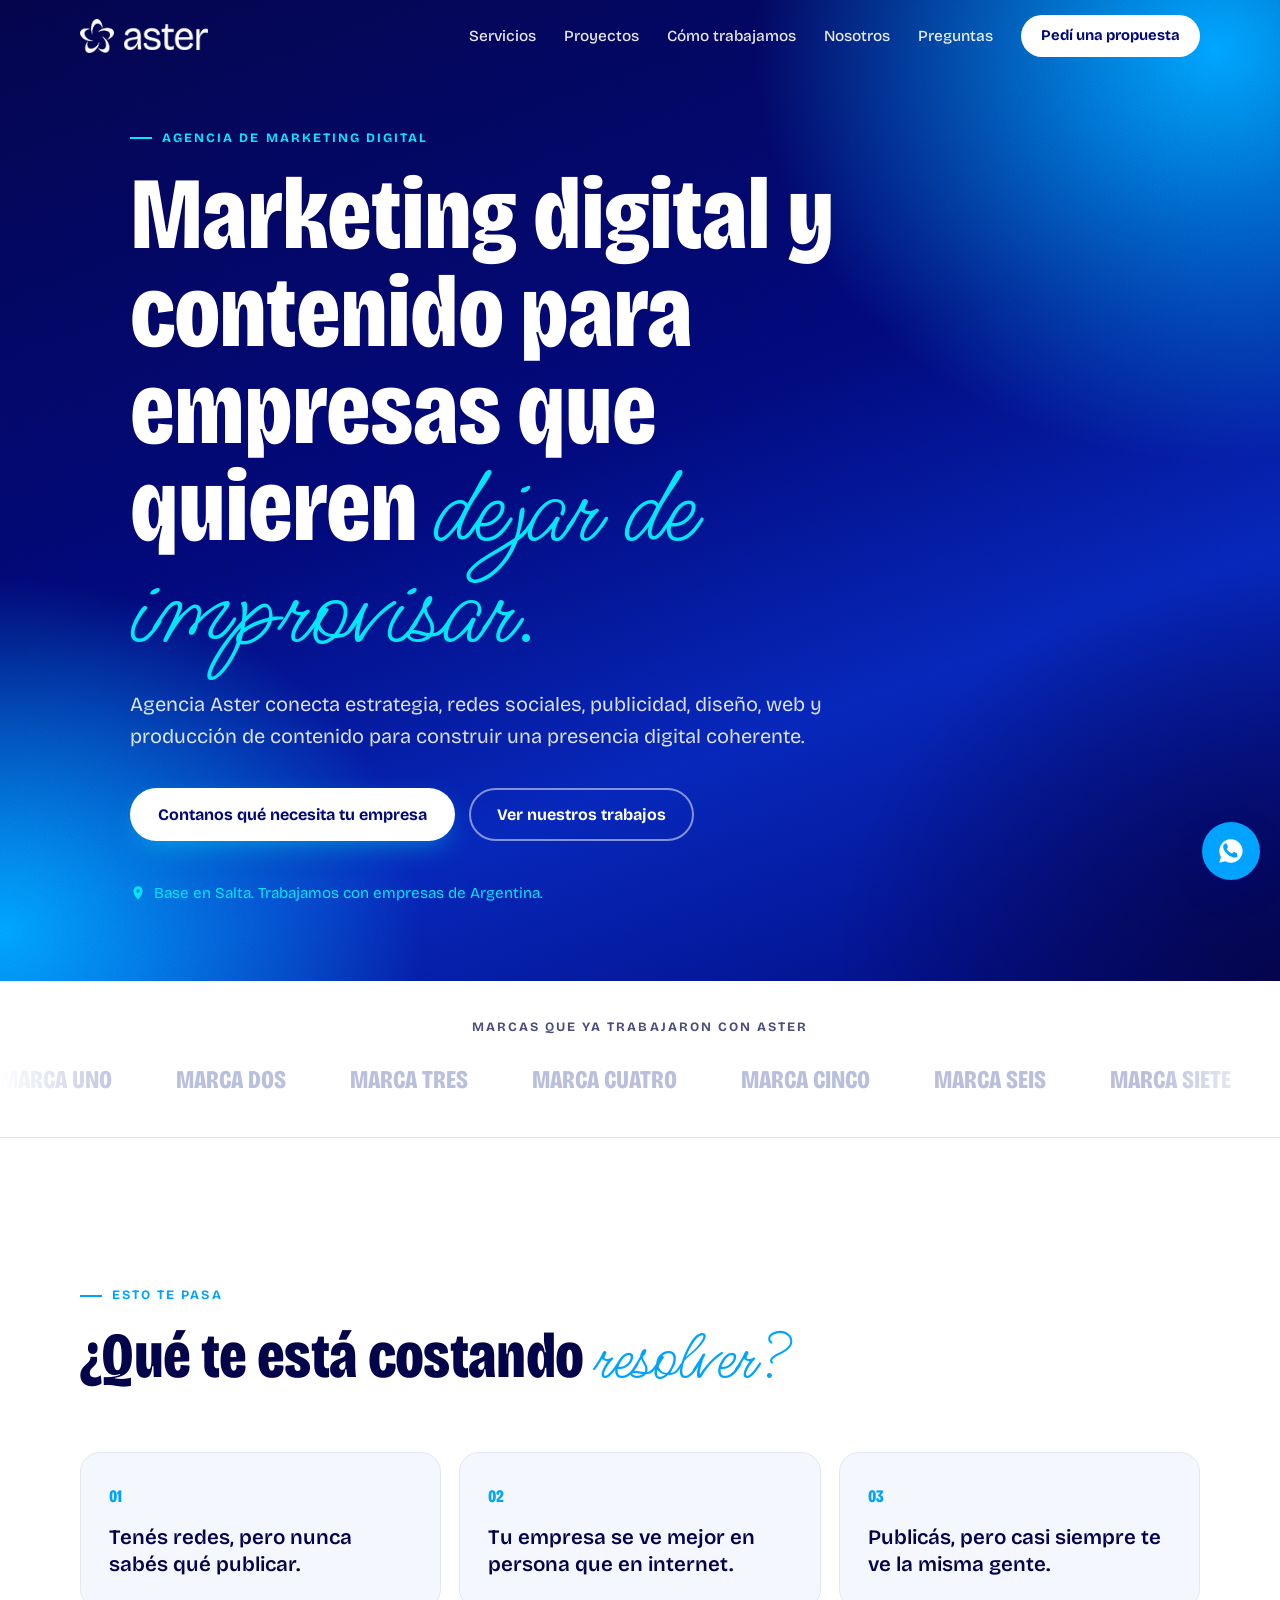
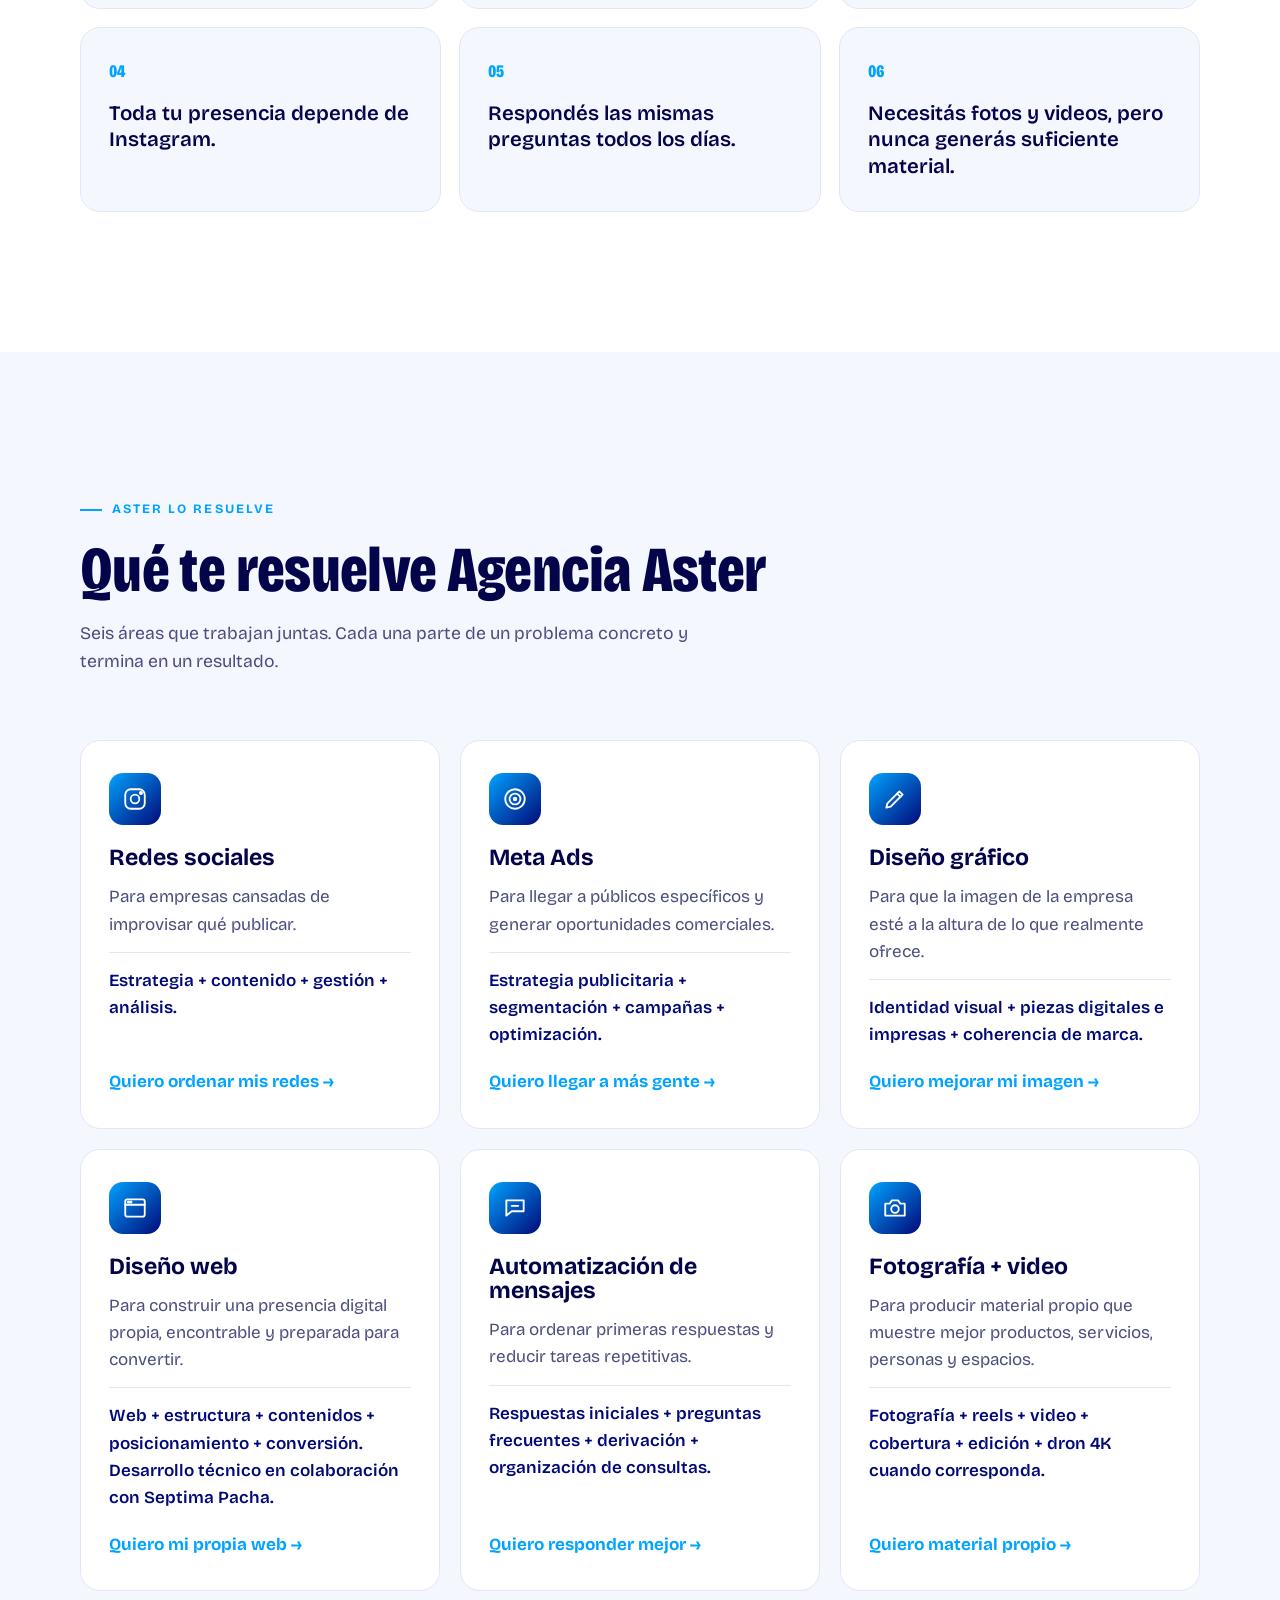
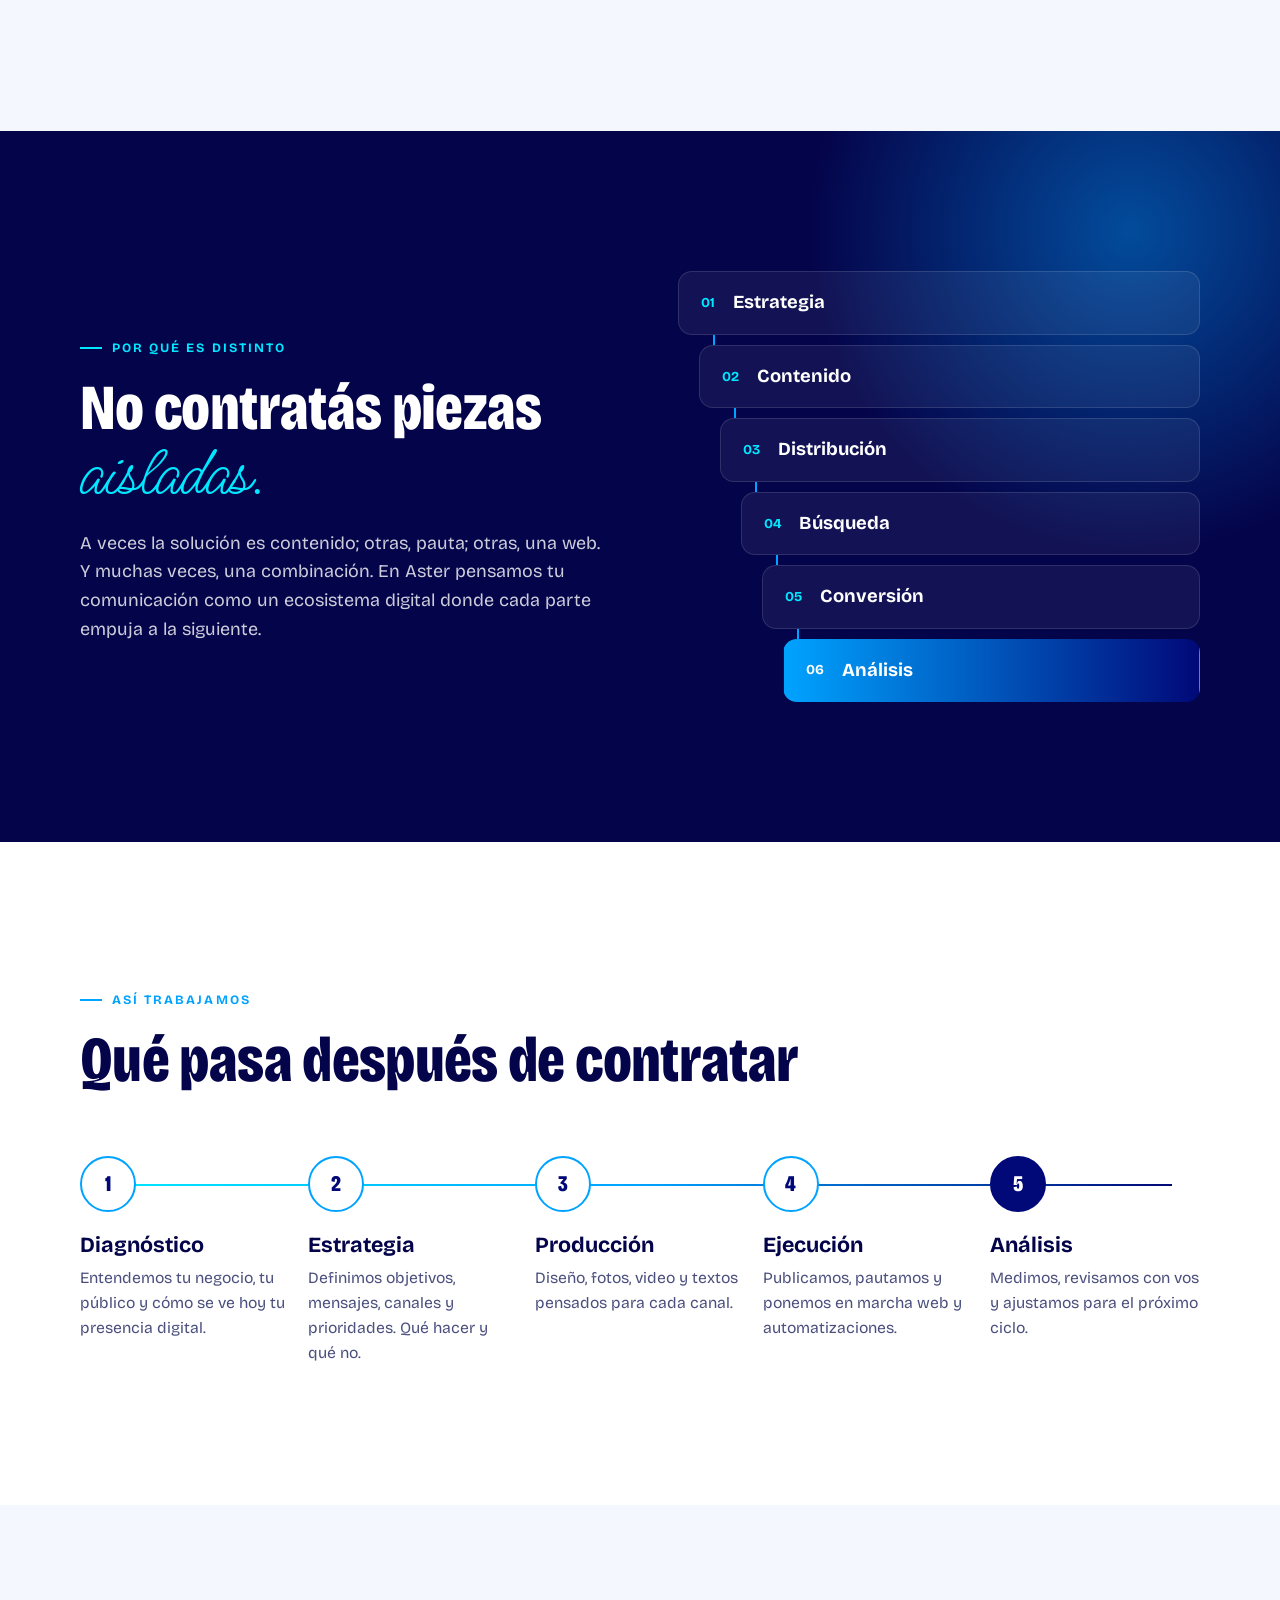
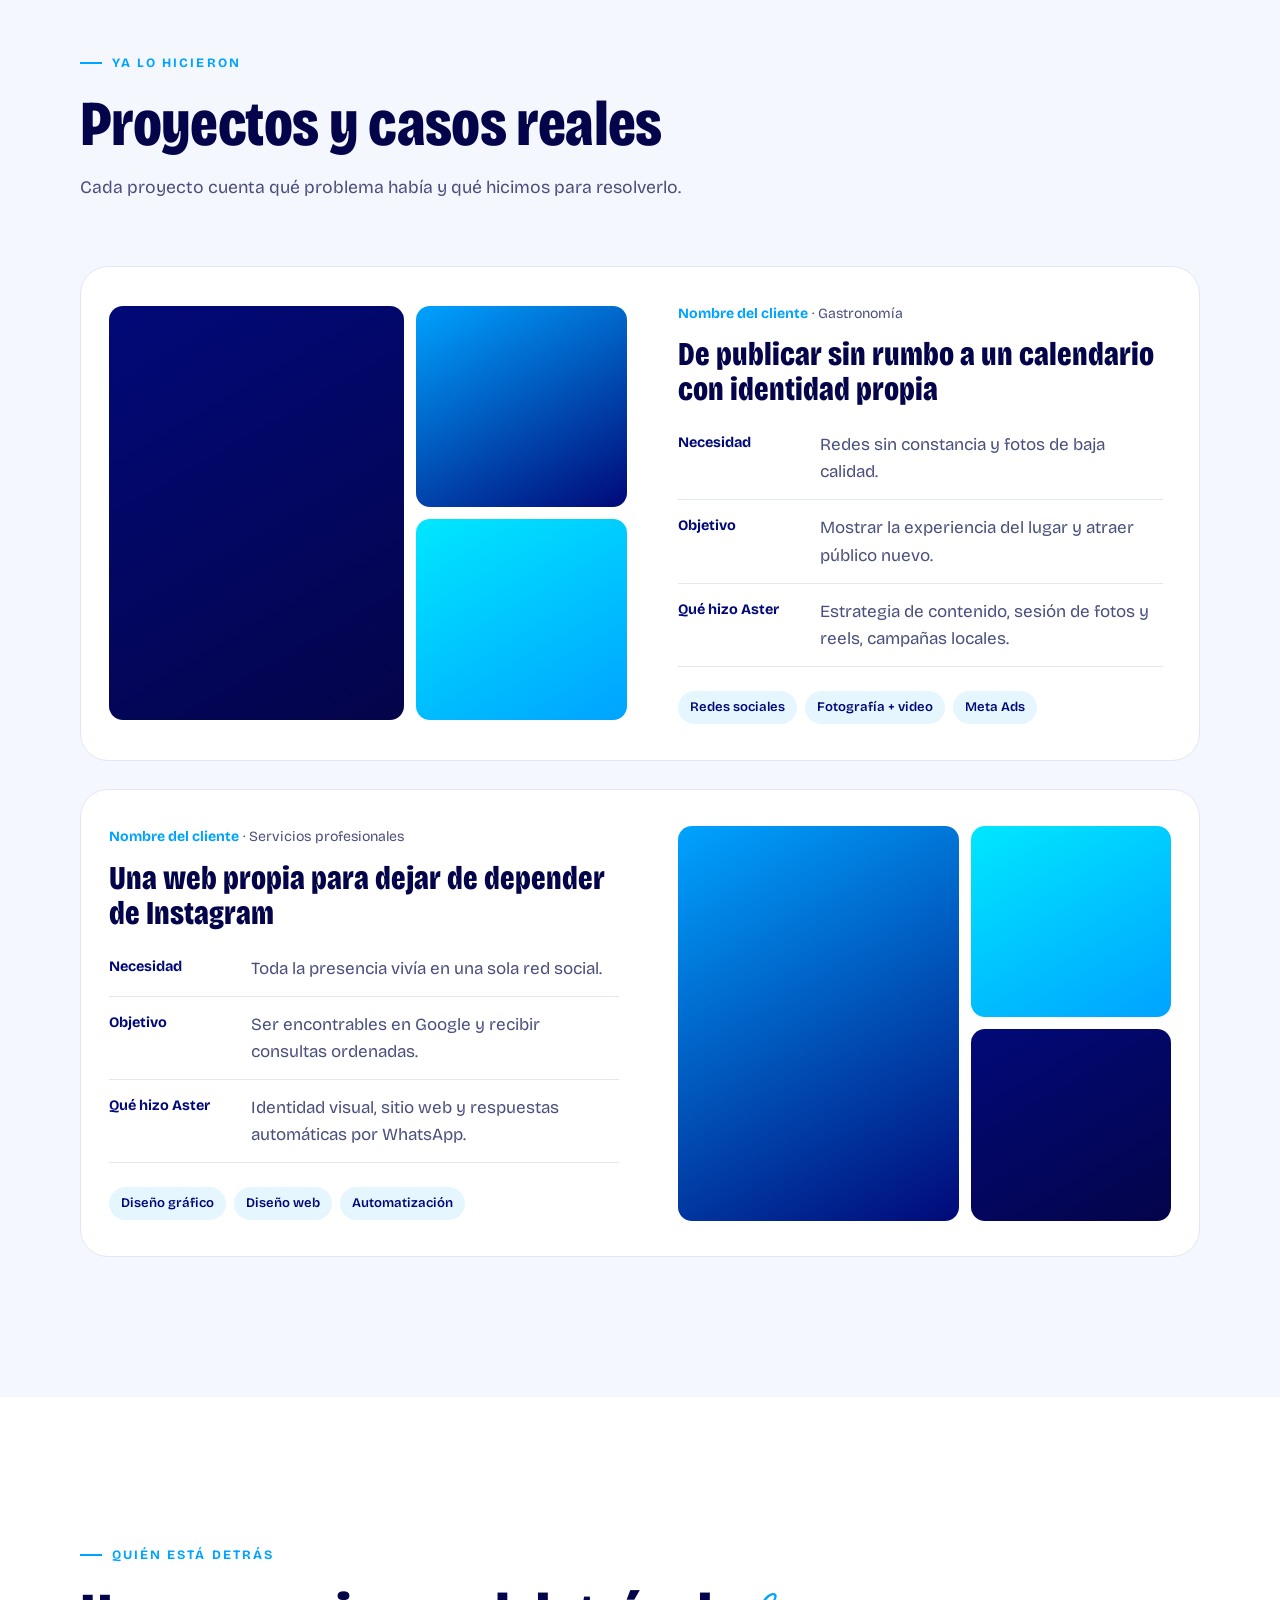
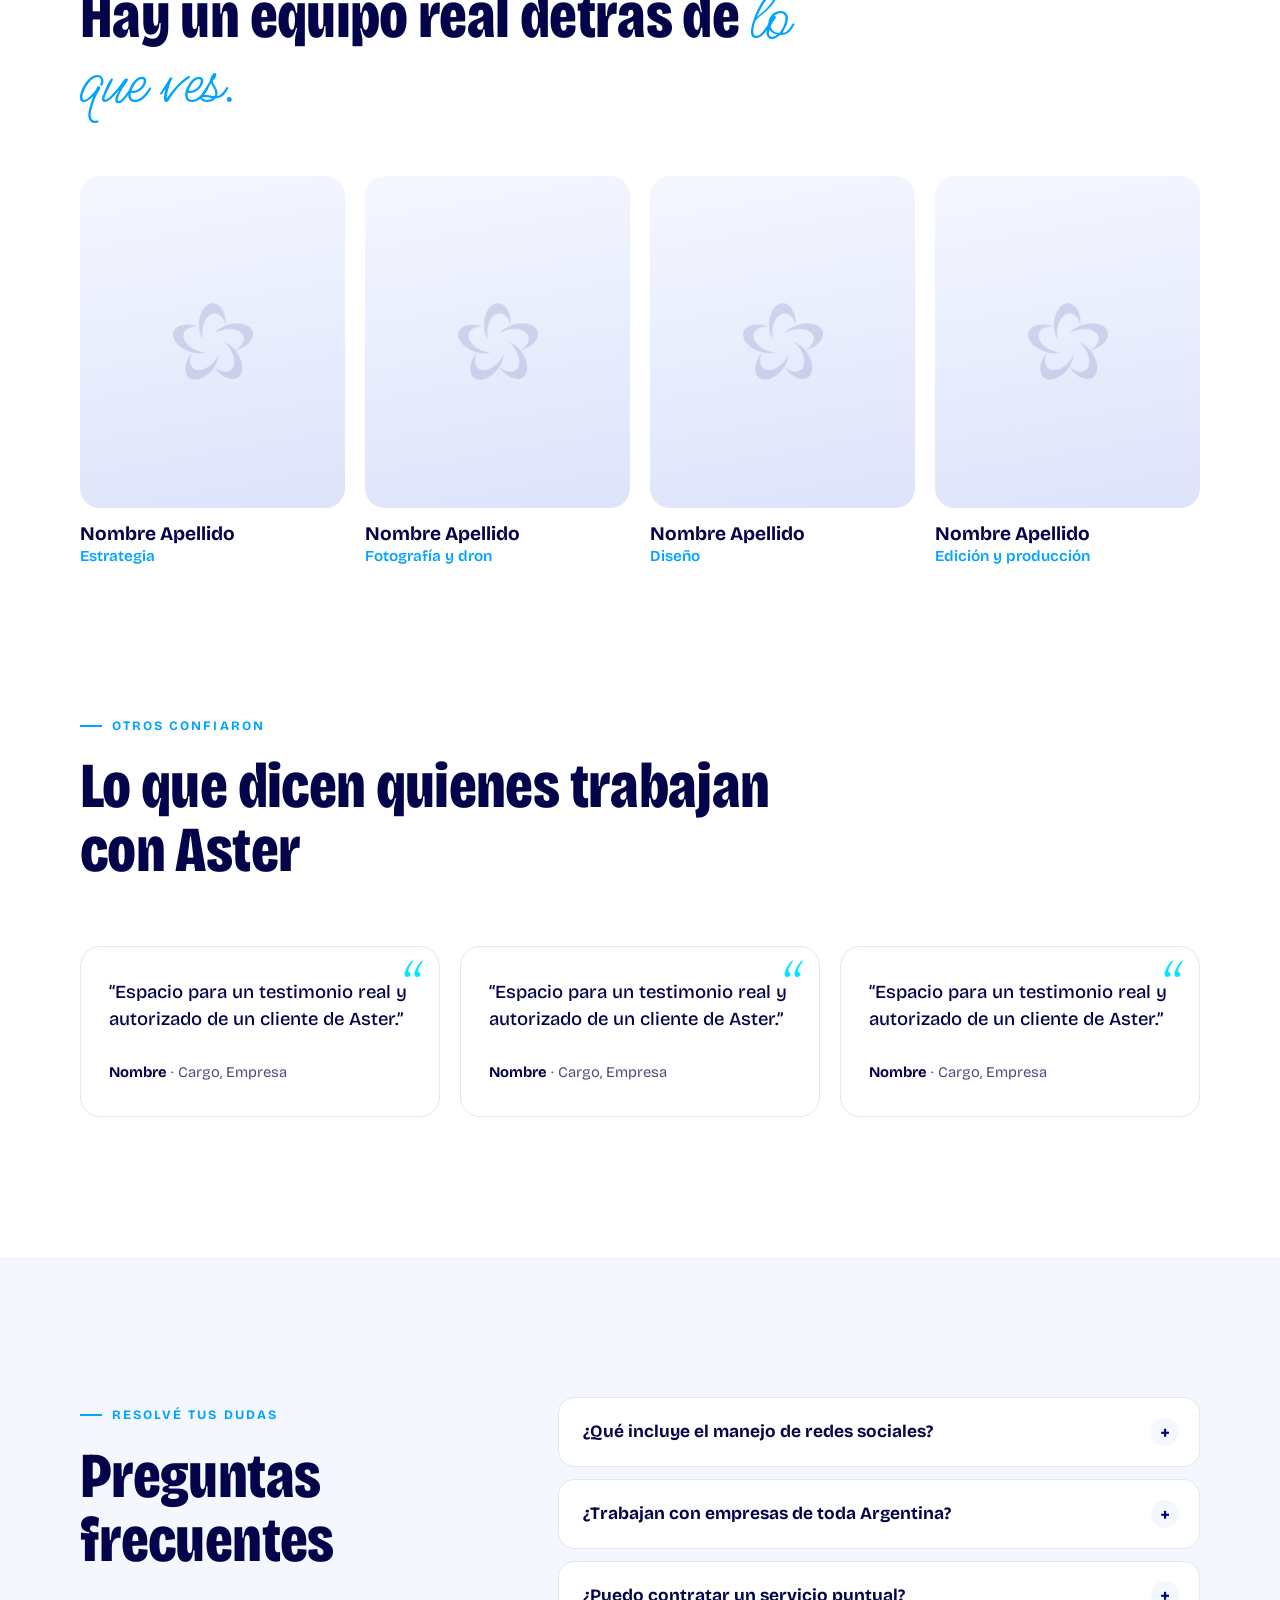
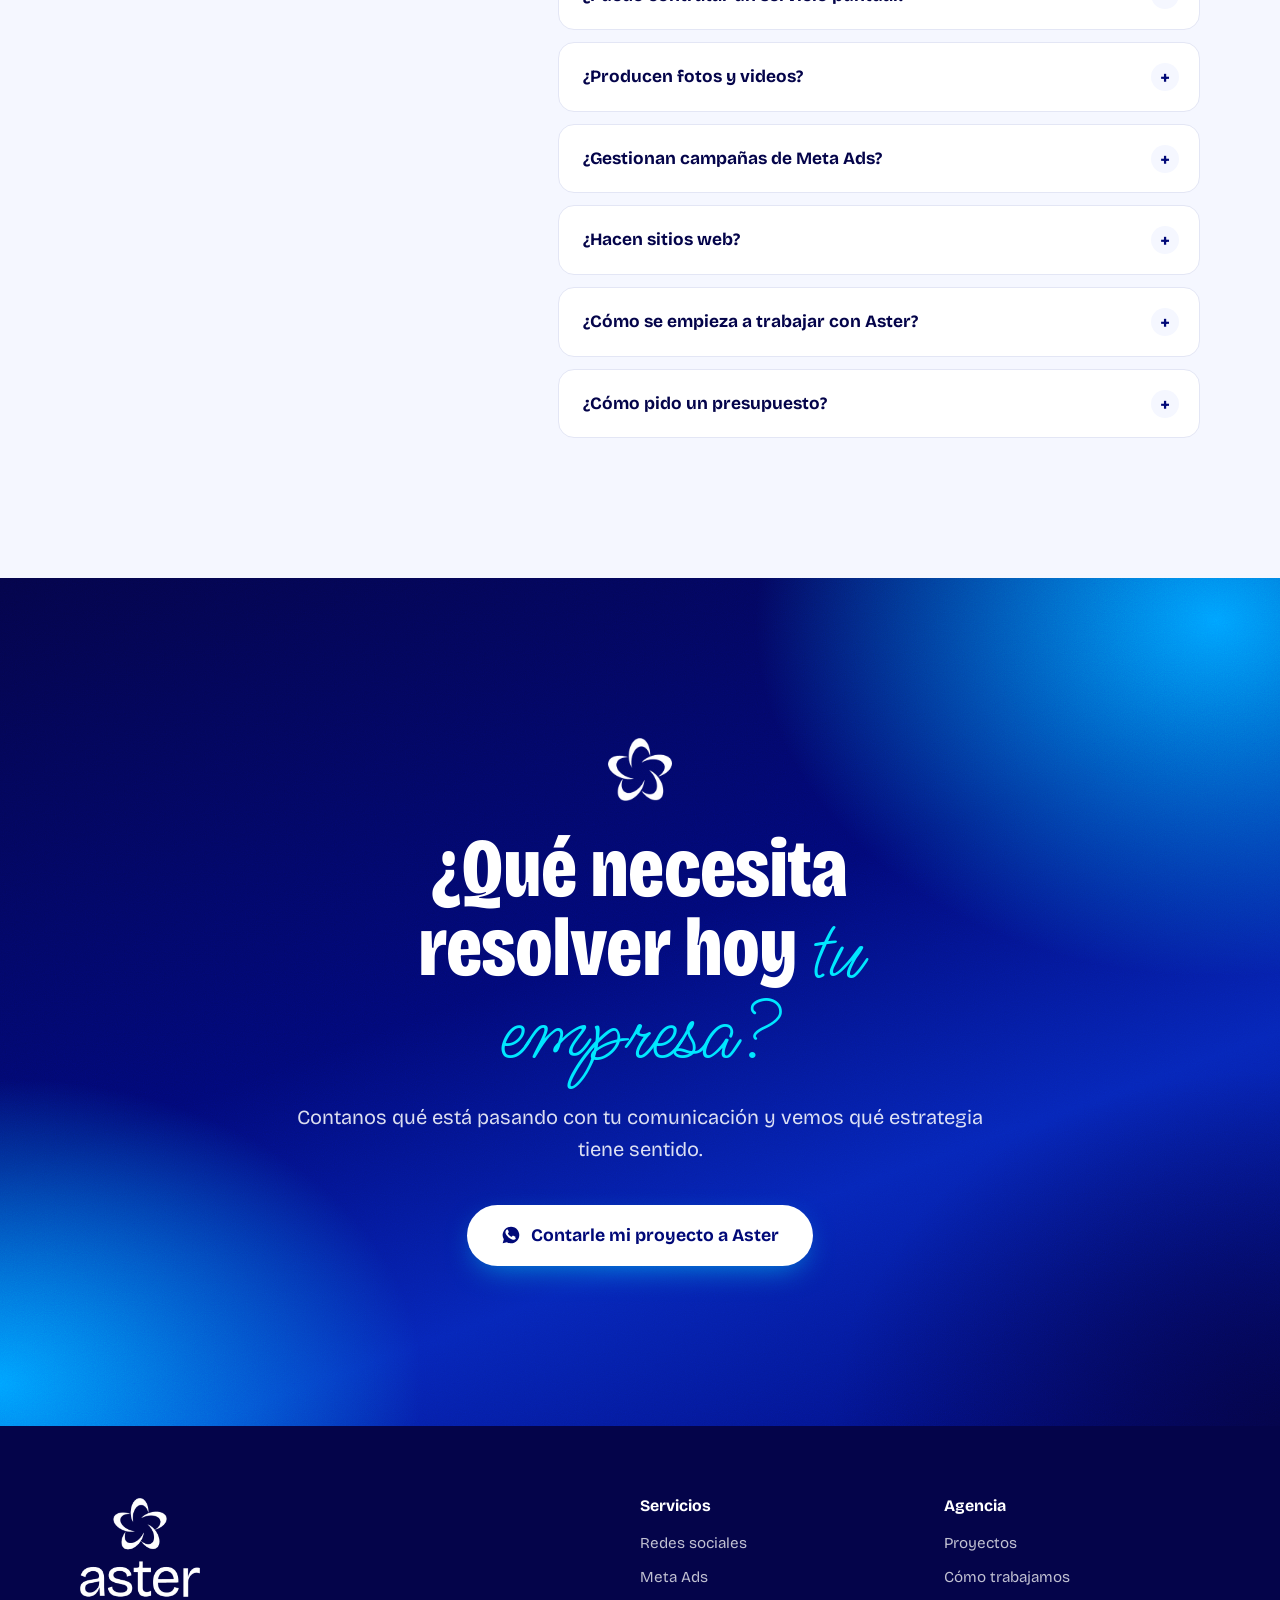
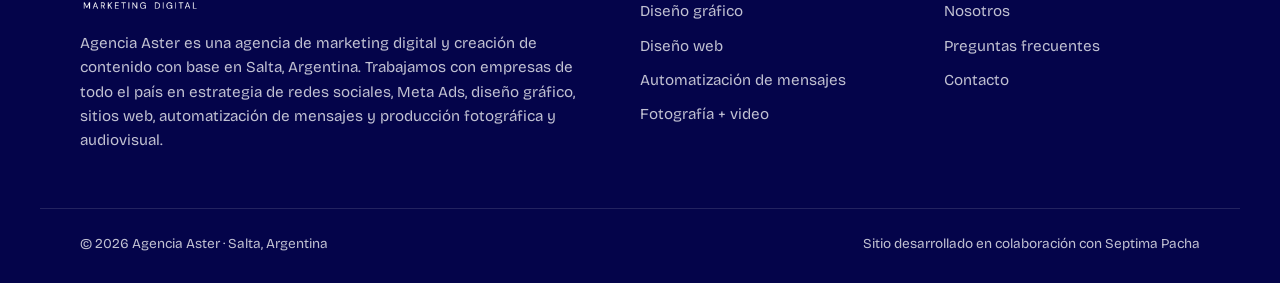
==== index.html @ 89ea139e "Crear web one page de Agencia Aster Co-Authored-By: Claude Opus 5.5 <noreply@anthropic.com> Claude-S" ====
<!doctype html>
<html lang="es-AR">
<head>
  <meta charset="utf-8">
  <meta name="viewport" content="width=device-width, initial-scale=1">
  <title>Agencia Aster | Marketing digital y contenido en Salta, Argentina</title>
  <meta name="description" content="Agencia Aster conecta estrategia, redes sociales, Meta Ads, diseño, web, automatización y producción de fotos y video para construir una presencia digital coherente. Base en Salta, trabajamos con empresas de toda Argentina.">
  <meta name="theme-color" content="#04044A">
  <link rel="icon" type="image/png" href="assets/isotipo.png">

  <meta property="og:type" content="website">
  <meta property="og:title" content="Agencia Aster | Marketing digital y contenido">
  <meta property="og:description" content="Marketing digital y contenido para empresas que quieren dejar de improvisar. Base en Salta, Argentina.">
  <meta property="og:image" content="assets/logo-aster.png">
  <meta property="og:locale" content="es_AR">

  <link rel="preconnect" href="https://fonts.googleapis.com">
  <link rel="preconnect" href="https://fonts.gstatic.com" crossorigin>
  <link href="https://fonts.googleapis.com/css2?family=Bricolage+Grotesque:opsz,wdth,wght@12..96,75..100,300..800&family=Ms+Madi&display=swap" rel="stylesheet">
  <link rel="stylesheet" href="styles.css">

  <!-- Datos estructurados (SEO / AEO / GEO) -->
  <script type="application/ld+json">
  {
    "@context": "https://schema.org",
    "@type": "ProfessionalService",
    "name": "Agencia Aster",
    "description": "Agencia de marketing digital y creación de contenido con base en Salta, Argentina. Estrategia de redes sociales, Meta Ads, diseño gráfico, sitios web, automatización de mensajes y producción fotográfica y audiovisual.",
    "address": { "@type": "PostalAddress", "addressLocality": "Salta", "addressRegion": "Salta", "addressCountry": "AR" },
    "areaServed": { "@type": "Country", "name": "Argentina" },
    "knowsAbout": ["Marketing digital", "Redes sociales", "Meta Ads", "Diseño gráfico", "Diseño web", "Automatización de mensajes", "Fotografía", "Video", "Dron 4K"]
  }
  </script>
</head>
<body>
  <a class="skip" href="#contenido">Saltar al contenido</a>

  <!-- 1. HEADER -->
  <header class="header" id="top">
    <div class="container header__inner">
      <a href="#top" class="brand" aria-label="Agencia Aster, inicio">
        <img src="assets/isotipo.png" alt="" class="brand__mark brand__mark--dark" width="36" height="35">
        <img src="assets/isotipo-white.png" alt="" class="brand__mark brand__mark--light" width="36" height="35">
        <img src="assets/wordmark.png" alt="Aster" class="brand__word brand__word--dark" width="92" height="27">
        <img src="assets/wordmark-white.png" alt="Aster" class="brand__word brand__word--light" width="92" height="27">
      </a>

      <nav class="nav" id="nav" aria-label="Principal">
        <a href="#servicios">Servicios</a>
        <a href="#proyectos">Proyectos</a>
        <a href="#como-trabajamos">Cómo trabajamos</a>
        <a href="#nosotros">Nosotros</a>
        <a href="#preguntas">Preguntas</a>
        <a href="#contacto" class="btn btn--primary btn--sm nav__cta">Pedí una propuesta</a>
      </nav>

      <button class="menu-toggle" aria-expanded="false" aria-controls="nav" aria-label="Abrir menú">
        <span></span><span></span>
      </button>
    </div>
  </header>

  <main id="contenido">

    <!-- 2. HERO -->
    <section class="hero" aria-labelledby="hero-title">
      <div class="hero__bg" aria-hidden="true"></div>
      <div class="container hero__inner">
        <p class="eyebrow eyebrow--light">Agencia de marketing digital</p>
        <h1 id="hero-title" class="display">
          Marketing digital y contenido para empresas que quieren
          <span class="script">dejar de improvisar.</span>
        </h1>
        <p class="hero__lead">
          Agencia Aster conecta estrategia, redes sociales, publicidad, diseño, web y producción de contenido
          para construir una presencia digital coherente.
        </p>
        <div class="hero__actions">
          <a href="#contacto" class="btn btn--light">Contanos qué necesita tu empresa</a>
          <a href="#proyectos" class="btn btn--ghost">Ver nuestros trabajos</a>
        </div>
        <p class="hero__geo">
          <svg width="16" height="16" viewBox="0 0 24 24" aria-hidden="true"><path fill="currentColor" d="M12 2a7 7 0 0 0-7 7c0 5.2 7 13 7 13s7-7.8 7-13a7 7 0 0 0-7-7Zm0 9.5A2.5 2.5 0 1 1 12 6.5a2.5 2.5 0 0 1 0 5Z"/></svg>
          Base en Salta. Trabajamos con empresas de Argentina.
        </p>
      </div>
    </section>

    <!-- 3. PRUEBA RÁPIDA DE CONFIANZA -->
    <section class="trust" aria-label="Marcas que confiaron en Aster">
      <div class="container">
        <p class="trust__label">Marcas que ya trabajaron con Aster</p>
      </div>
      <div class="marquee">
        <!-- Reemplazar por logos reales (img con alt = nombre de la marca) -->
        <ul class="marquee__track">
          <li>Marca uno</li><li>Marca dos</li><li>Marca tres</li><li>Marca cuatro</li>
          <li>Marca cinco</li><li>Marca seis</li><li>Marca siete</li><li>Marca ocho</li>
        </ul>
        <ul class="marquee__track" aria-hidden="true">
          <li>Marca uno</li><li>Marca dos</li><li>Marca tres</li><li>Marca cuatro</li>
          <li>Marca cinco</li><li>Marca seis</li><li>Marca siete</li><li>Marca ocho</li>
        </ul>
      </div>
    </section>

    <!-- 4. DOLORES -->
    <section class="section pains" id="dolores" aria-labelledby="pains-title">
      <div class="container">
        <header class="section__head">
          <p class="eyebrow">Esto te pasa</p>
          <h2 id="pains-title" class="h2">¿Qué te está costando <span class="script">resolver?</span></h2>
        </header>
        <ul class="pains__grid">
          <li class="pain reveal"><span class="pain__n">01</span><p>Tenés redes, pero nunca sabés qué publicar.</p></li>
          <li class="pain reveal"><span class="pain__n">02</span><p>Tu empresa se ve mejor en persona que en internet.</p></li>
          <li class="pain reveal"><span class="pain__n">03</span><p>Publicás, pero casi siempre te ve la misma gente.</p></li>
          <li class="pain reveal"><span class="pain__n">04</span><p>Toda tu presencia depende de Instagram.</p></li>
          <li class="pain reveal"><span class="pain__n">05</span><p>Respondés las mismas preguntas todos los días.</p></li>
          <li class="pain reveal"><span class="pain__n">06</span><p>Necesitás fotos y videos, pero nunca generás suficiente material.</p></li>
        </ul>
      </div>
    </section>

    <!-- 5. SERVICIOS -->
    <section class="section services" id="servicios" aria-labelledby="services-title">
      <div class="container">
        <header class="section__head">
          <p class="eyebrow">Aster lo resuelve</p>
          <h2 id="services-title" class="h2">Qué te resuelve Agencia Aster</h2>
          <p class="section__lead">Seis áreas que trabajan juntas. Cada una parte de un problema concreto y termina en un resultado.</p>
        </header>

        <div class="services__grid">
          <article class="service reveal" id="redes-sociales">
            <div class="service__icon" aria-hidden="true">
              <svg viewBox="0 0 24 24"><rect x="3" y="3" width="18" height="18" rx="5"/><circle cx="12" cy="12" r="4"/><circle cx="17.5" cy="6.5" r="1" fill="currentColor"/></svg>
            </div>
            <h3>Redes sociales</h3>
            <p class="service__pain">Para empresas cansadas de improvisar qué publicar.</p>
            <p class="service__offer">Estrategia + contenido + gestión + análisis.</p>
            <a href="#contacto" class="service__link" data-service="Redes sociales">Quiero ordenar mis redes <span aria-hidden="true">→</span></a>
          </article>

          <article class="service reveal" id="meta-ads">
            <div class="service__icon" aria-hidden="true">
              <svg viewBox="0 0 24 24"><circle cx="12" cy="12" r="9"/><circle cx="12" cy="12" r="5"/><circle cx="12" cy="12" r="1.2" fill="currentColor"/></svg>
            </div>
            <h3>Meta Ads</h3>
            <p class="service__pain">Para llegar a públicos específicos y generar oportunidades comerciales.</p>
            <p class="service__offer">Estrategia publicitaria + segmentación + campañas + optimización.</p>
            <a href="#contacto" class="service__link" data-service="Meta Ads">Quiero llegar a más gente <span aria-hidden="true">→</span></a>
          </article>

          <article class="service reveal" id="diseno-grafico">
            <div class="service__icon" aria-hidden="true">
              <svg viewBox="0 0 24 24"><path d="M4 20l4-1 11-11-3-3L5 16l-1 4Z"/><path d="M14 7l3 3"/></svg>
            </div>
            <h3>Diseño gráfico</h3>
            <p class="service__pain">Para que la imagen de la empresa esté a la altura de lo que realmente ofrece.</p>
            <p class="service__offer">Identidad visual + piezas digitales e impresas + coherencia de marca.</p>
            <a href="#contacto" class="service__link" data-service="Diseño gráfico">Quiero mejorar mi imagen <span aria-hidden="true">→</span></a>
          </article>

          <article class="service reveal" id="diseno-web">
            <div class="service__icon" aria-hidden="true">
              <svg viewBox="0 0 24 24"><rect x="3" y="4" width="18" height="16" rx="2"/><path d="M3 9h18"/><circle cx="6" cy="6.5" r=".6" fill="currentColor"/><circle cx="8.2" cy="6.5" r=".6" fill="currentColor"/></svg>
            </div>
            <h3>Diseño web</h3>
            <p class="service__pain">Para construir una presencia digital propia, encontrable y preparada para convertir.</p>
            <p class="service__offer">Web + estructura + contenidos + posicionamiento + conversión. Desarrollo técnico en colaboración con Septima Pacha.</p>
            <a href="#contacto" class="service__link" data-service="Diseño web">Quiero mi propia web <span aria-hidden="true">→</span></a>
          </article>

          <article class="service reveal" id="automatizaciones">
            <div class="service__icon" aria-hidden="true">
              <svg viewBox="0 0 24 24"><path d="M4 5h16v10H9l-5 4V5Z"/><path d="M9 10h6"/></svg>
            </div>
            <h3>Automatización de mensajes</h3>
            <p class="service__pain">Para ordenar primeras respuestas y reducir tareas repetitivas.</p>
            <p class="service__offer">Respuestas iniciales + preguntas frecuentes + derivación + organización de consultas.</p>
            <a href="#contacto" class="service__link" data-service="Automatización de mensajes">Quiero responder mejor <span aria-hidden="true">→</span></a>
          </article>

          <article class="service reveal" id="fotografia-video">
            <div class="service__icon" aria-hidden="true">
              <svg viewBox="0 0 24 24"><path d="M3 8h4l2-3h6l2 3h4v11H3V8Z"/><circle cx="12" cy="13" r="3.5"/></svg>
            </div>
            <h3>Fotografía + video</h3>
            <p class="service__pain">Para producir material propio que muestre mejor productos, servicios, personas y espacios.</p>
            <p class="service__offer">Fotografía + reels + video + cobertura + edición + dron 4K cuando corresponda.</p>
            <a href="#contacto" class="service__link" data-service="Fotografía y video">Quiero material propio <span aria-hidden="true">→</span></a>
          </article>
        </div>
      </div>
    </section>

    <!-- 6. DIFERENCIAL -->
    <section class="section ecosystem" aria-labelledby="eco-title">
      <div class="container ecosystem__inner">
        <div class="ecosystem__copy">
          <p class="eyebrow eyebrow--light">Por qué es distinto</p>
          <h2 id="eco-title" class="h2">No contratás piezas <span class="script">aisladas.</span></h2>
          <p>
            A veces la solución es contenido; otras, pauta; otras, una web. Y muchas veces, una combinación.
            En Aster pensamos tu comunicación como un ecosistema digital donde cada parte empuja a la siguiente.
          </p>
        </div>
        <ol class="flow" aria-label="Ecosistema digital">
          <li><span>Estrategia</span></li>
          <li><span>Contenido</span></li>
          <li><span>Distribución</span></li>
          <li><span>Búsqueda</span></li>
          <li><span>Conversión</span></li>
          <li><span>Análisis</span></li>
        </ol>
      </div>
    </section>

    <!-- 7. CÓMO TRABAJAMOS -->
    <section class="section process" id="como-trabajamos" aria-labelledby="process-title">
      <div class="container">
        <header class="section__head">
          <p class="eyebrow">Así trabajamos</p>
          <h2 id="process-title" class="h2">Qué pasa después de contratar</h2>
        </header>
        <ol class="steps">
          <li class="step reveal">
            <span class="step__n">1</span>
            <h3>Diagnóstico</h3>
            <p>Entendemos tu negocio, tu público y cómo se ve hoy tu presencia digital.</p>
          </li>
          <li class="step reveal">
            <span class="step__n">2</span>
            <h3>Estrategia</h3>
            <p>Definimos objetivos, mensajes, canales y prioridades. Qué hacer y qué no.</p>
          </li>
          <li class="step reveal">
            <span class="step__n">3</span>
            <h3>Producción</h3>
            <p>Diseño, fotos, video y textos pensados para cada canal.</p>
          </li>
          <li class="step reveal">
            <span class="step__n">4</span>
            <h3>Ejecución</h3>
            <p>Publicamos, pautamos y ponemos en marcha web y automatizaciones.</p>
          </li>
          <li class="step reveal">
            <span class="step__n">5</span>
            <h3>Análisis</h3>
            <p>Medimos, revisamos con vos y ajustamos para el próximo ciclo.</p>
          </li>
        </ol>
      </div>
    </section>

    <!-- 8. PROYECTOS -->
    <section class="section projects" id="proyectos" aria-labelledby="projects-title">
      <div class="container">
        <header class="section__head">
          <p class="eyebrow">Ya lo hicieron</p>
          <h2 id="projects-title" class="h2">Proyectos y casos reales</h2>
          <p class="section__lead">Cada proyecto cuenta qué problema había y qué hicimos para resolverlo.</p>
        </header>

        <!-- Cada .case es un módulo listo para convertirse en /proyectos/nombre-cliente/ -->
        <div class="cases">
          <article class="case reveal">
            <div class="case__media" aria-hidden="true">
              <div class="ph ph--a"></div><div class="ph ph--b"></div><div class="ph ph--c"></div>
            </div>
            <div class="case__body">
              <p class="case__meta"><span>Nombre del cliente</span> · Gastronomía</p>
              <h3>De publicar sin rumbo a un calendario con identidad propia</h3>
              <dl class="case__facts">
                <div><dt>Necesidad</dt><dd>Redes sin constancia y fotos de baja calidad.</dd></div>
                <div><dt>Objetivo</dt><dd>Mostrar la experiencia del lugar y atraer público nuevo.</dd></div>
                <div><dt>Qué hizo Aster</dt><dd>Estrategia de contenido, sesión de fotos y reels, campañas locales.</dd></div>
              </dl>
              <ul class="tags"><li>Redes sociales</li><li>Fotografía + video</li><li>Meta Ads</li></ul>
            </div>
          </article>

          <article class="case reveal">
            <div class="case__media" aria-hidden="true">
              <div class="ph ph--b"></div><div class="ph ph--c"></div><div class="ph ph--a"></div>
            </div>
            <div class="case__body">
              <p class="case__meta"><span>Nombre del cliente</span> · Servicios profesionales</p>
              <h3>Una web propia para dejar de depender de Instagram</h3>
              <dl class="case__facts">
                <div><dt>Necesidad</dt><dd>Toda la presencia vivía en una sola red social.</dd></div>
                <div><dt>Objetivo</dt><dd>Ser encontrables en Google y recibir consultas ordenadas.</dd></div>
                <div><dt>Qué hizo Aster</dt><dd>Identidad visual, sitio web y respuestas automáticas por WhatsApp.</dd></div>
              </dl>
              <ul class="tags"><li>Diseño gráfico</li><li>Diseño web</li><li>Automatización</li></ul>
            </div>
          </article>
        </div>
      </div>
    </section>

    <!-- 9. EQUIPO -->
    <section class="section team" id="nosotros" aria-labelledby="team-title">
      <div class="container">
        <header class="section__head">
          <p class="eyebrow">Quién está detrás</p>
          <h2 id="team-title" class="h2">Hay un equipo real detrás de <span class="script">lo que ves.</span></h2>
        </header>
        <!-- Reemplazar por fotos reales del equipo (evitar imágenes de stock) -->
        <ul class="team__grid">
          <li class="member reveal"><div class="member__photo" aria-hidden="true"></div><h3>Nombre Apellido</h3><p>Estrategia</p></li>
          <li class="member reveal"><div class="member__photo" aria-hidden="true"></div><h3>Nombre Apellido</h3><p>Fotografía y dron</p></li>
          <li class="member reveal"><div class="member__photo" aria-hidden="true"></div><h3>Nombre Apellido</h3><p>Diseño</p></li>
          <li class="member reveal"><div class="member__photo" aria-hidden="true"></div><h3>Nombre Apellido</h3><p>Edición y producción</p></li>
        </ul>
      </div>
    </section>

    <!-- 10. TESTIMONIOS -->
    <section class="section testimonials" aria-labelledby="testimonials-title">
      <div class="container">
        <header class="section__head">
          <p class="eyebrow">Otros confiaron</p>
          <h2 id="testimonials-title" class="h2">Lo que dicen quienes trabajan con Aster</h2>
        </header>
        <!-- Usar únicamente opiniones reales y autorizadas -->
        <div class="quotes">
          <figure class="quote reveal">
            <blockquote>“Espacio para un testimonio real y autorizado de un cliente de Aster.”</blockquote>
            <figcaption><strong>Nombre</strong> · Cargo, Empresa</figcaption>
          </figure>
          <figure class="quote reveal">
            <blockquote>“Espacio para un testimonio real y autorizado de un cliente de Aster.”</blockquote>
            <figcaption><strong>Nombre</strong> · Cargo, Empresa</figcaption>
          </figure>
          <figure class="quote reveal">
            <blockquote>“Espacio para un testimonio real y autorizado de un cliente de Aster.”</blockquote>
            <figcaption><strong>Nombre</strong> · Cargo, Empresa</figcaption>
          </figure>
        </div>
      </div>
    </section>

    <!-- 11. PREGUNTAS FRECUENTES -->
    <section class="section faq" id="preguntas" aria-labelledby="faq-title">
      <div class="container faq__inner">
        <header class="section__head">
          <p class="eyebrow">Resolvé tus dudas</p>
          <h2 id="faq-title" class="h2">Preguntas frecuentes</h2>
        </header>
        <div class="faq__list">
          <details>
            <summary>¿Qué incluye el manejo de redes sociales?</summary>
            <p>Incluye estrategia, planificación de contenidos, diseño de piezas, redacción, publicación, gestión de la cuenta y un análisis periódico de resultados para ajustar lo que haga falta.</p>
          </details>
          <details>
            <summary>¿Trabajan con empresas de toda Argentina?</summary>
            <p>Sí. Nuestra base está en Salta y trabajamos con empresas de todo el país. La producción fotográfica y audiovisual presencial se coordina según la ubicación de cada proyecto.</p>
          </details>
          <details>
            <summary>¿Puedo contratar un servicio puntual?</summary>
            <p>Sí. Podés contratar un servicio específico, como una sesión de fotos, una campaña de Meta Ads o un sitio web, o combinarlos según lo que necesite tu empresa.</p>
          </details>
          <details>
            <summary>¿Producen fotos y videos?</summary>
            <p>Sí. Hacemos fotografía, reels, video institucional, coberturas y edición, con tomas de dron 4K cuando el proyecto lo requiere.</p>
          </details>
          <details>
            <summary>¿Gestionan campañas de Meta Ads?</summary>
            <p>Sí. Diseñamos la estrategia publicitaria, definimos la segmentación, creamos y optimizamos campañas en Facebook e Instagram.</p>
          </details>
          <details>
            <summary>¿Hacen sitios web?</summary>
            <p>Sí. Diseñamos la estructura, los contenidos y el posicionamiento del sitio, y el desarrollo técnico se realiza en colaboración con Septima Pacha.</p>
          </details>
          <details>
            <summary>¿Cómo se empieza a trabajar con Aster?</summary>
            <p>Empezamos con una conversación para entender tu negocio y un diagnóstico de tu presencia digital. A partir de ahí te proponemos una estrategia y un plan de trabajo.</p>
          </details>
          <details>
            <summary>¿Cómo pido un presupuesto?</summary>
            <p>Escribinos por WhatsApp contándonos qué necesita tu empresa. Con esa información armamos una propuesta a medida.</p>
          </details>
        </div>
      </div>
    </section>

    <!-- 12. CTA FINAL + CONTACTO -->
    <section class="cta" id="contacto" aria-labelledby="cta-title">
      <div class="hero__bg" aria-hidden="true"></div>
      <div class="container cta__inner">
        <img src="assets/isotipo-white.png" alt="" class="cta__mark" width="72" height="70">
        <h2 id="cta-title" class="display display--md">¿Qué necesita resolver hoy <span class="script">tu empresa?</span></h2>
        <p class="hero__lead">Contanos qué está pasando con tu comunicación y vemos qué estrategia tiene sentido.</p>
        <a href="#" class="btn btn--light btn--lg js-whatsapp">
          <svg width="20" height="20" viewBox="0 0 24 24" aria-hidden="true"><path fill="currentColor" d="M12 2a10 10 0 0 0-8.6 15.1L2 22l5-1.3A10 10 0 1 0 12 2Zm5.8 14.2c-.2.7-1.4 1.3-2 1.4-.5 0-1.2.1-3.8-.9-3.2-1.3-5.2-4.6-5.4-4.8-.2-.2-1.3-1.7-1.3-3.3s.8-2.3 1.1-2.7c.3-.3.6-.4.8-.4h.6c.2 0 .4 0 .6.5l.9 2.1c.1.2.1.4 0 .6l-.4.6-.4.5c-.1.1-.3.3-.1.6.2.3.8 1.3 1.7 2.1 1.2 1 2.2 1.4 2.5 1.5.3.2.5.1.6-.1l.9-1c.2-.3.4-.2.6-.1l2 1c.3.1.5.2.5.3.1.2.1.7-.1 1.3Z"/></svg>
          Contarle mi proyecto a Aster
        </a>
      </div>
    </section>
  </main>

  <!-- 13. FOOTER SEMÁNTICO -->
  <footer class="footer">
    <div class="container footer__inner">
      <div class="footer__about">
        <img src="assets/logo-aster-white.png" alt="Aster Marketing Digital" width="140" height="130">
        <p>
          Agencia Aster es una agencia de marketing digital y creación de contenido con base en Salta, Argentina.
          Trabajamos con empresas de todo el país en estrategia de redes sociales, Meta Ads, diseño gráfico,
          sitios web, automatización de mensajes y producción fotográfica y audiovisual.
        </p>
      </div>
      <nav class="footer__nav" aria-label="Servicios">
        <h3>Servicios</h3>
        <a href="#redes-sociales">Redes sociales</a>
        <a href="#meta-ads">Meta Ads</a>
        <a href="#diseno-grafico">Diseño gráfico</a>
        <a href="#diseno-web">Diseño web</a>
        <a href="#automatizaciones">Automatización de mensajes</a>
        <a href="#fotografia-video">Fotografía + video</a>
      </nav>
      <nav class="footer__nav" aria-label="Agencia">
        <h3>Agencia</h3>
        <a href="#proyectos">Proyectos</a>
        <a href="#como-trabajamos">Cómo trabajamos</a>
        <a href="#nosotros">Nosotros</a>
        <a href="#preguntas">Preguntas frecuentes</a>
        <a href="#contacto">Contacto</a>
      </nav>
    </div>
    <div class="container footer__bottom">
      <p>© <span id="year">2026</span> Agencia Aster · Salta, Argentina</p>
      <p>Sitio desarrollado en colaboración con Septima Pacha</p>
    </div>
  </footer>

  <!-- Acceso constante a WhatsApp (sobre todo en mobile) -->
  <a href="#" class="wa-float js-whatsapp" aria-label="Escribinos por WhatsApp">
    <svg width="28" height="28" viewBox="0 0 24 24" aria-hidden="true"><path fill="currentColor" d="M12 2a10 10 0 0 0-8.6 15.1L2 22l5-1.3A10 10 0 1 0 12 2Zm5.8 14.2c-.2.7-1.4 1.3-2 1.4-.5 0-1.2.1-3.8-.9-3.2-1.3-5.2-4.6-5.4-4.8-.2-.2-1.3-1.7-1.3-3.3s.8-2.3 1.1-2.7c.3-.3.6-.4.8-.4h.6c.2 0 .4 0 .6.5l.9 2.1c.1.2.1.4 0 .6l-.4.6-.4.5c-.1.1-.3.3-.1.6.2.3.8 1.3 1.7 2.1 1.2 1 2.2 1.4 2.5 1.5.3.2.5.1.6-.1l.9-1c.2-.3.4-.2.6-.1l2 1c.3.1.5.2.5.3.1.2.1.7-.1 1.3Z"/></svg>
  </a>

  <script src="main.js" defer></script>
</body>
</html>
---- styles.css ----
/* ==========================================================
   Agencia Aster — estilos
   Paleta: blanco · cian · celeste · azul · azul noche
   Tipografías: Bricolage Grotesque (condensed 36 / regular) + Ms Madi
   ========================================================== */

:root {
  --white: #FFFFFF;
  --cyan: #00E7FF;
  --sky: #00A3FF;
  --blue: #010978;
  --night: #04044A;

  --ink: var(--night);
  --muted: #4A4F7D;
  --line: #E3E6F5;
  --surface: #F5F7FF;

  --font: "Bricolage Grotesque", system-ui, sans-serif;
  --script: "Ms Madi", cursive;

  --radius: 20px;
  --container: 1200px;
  --gutter: clamp(16px, 4vw, 40px);
  --header-h: 72px;
}

*, *::before, *::after { box-sizing: border-box; }
html { scroll-behavior: smooth; scroll-padding-top: var(--header-h); -webkit-text-size-adjust: 100%; }
body {
  margin: 0;
  font-family: var(--font);
  font-variation-settings: "wdth" 100, "opsz" 14;
  font-size: 17px;
  line-height: 1.6;
  color: var(--ink);
  background: var(--white);
  -webkit-font-smoothing: antialiased;
  overflow-x: hidden;
}
img { max-width: 100%; height: auto; display: block; }
a { color: inherit; }
h1, h2, h3 { margin: 0; line-height: 1.05; }
p { margin: 0; }
ul, ol { margin: 0; padding: 0; list-style: none; }

.container { width: 100%; max-width: var(--container); margin: 0 auto; padding: 0 var(--gutter); }

.skip { position: absolute; left: -999px; top: 8px; z-index: 100; background: var(--white); padding: 8px 14px; border-radius: 8px; }
.skip:focus { left: 8px; }
:focus-visible { outline: 3px solid var(--sky); outline-offset: 3px; border-radius: 6px; }

/* ---------- Tipografía ---------- */
.display, .h2 {
  font-weight: 800;
  font-variation-settings: "wdth" 75, "opsz" 36;
  letter-spacing: -0.01em;
}
.display { font-size: clamp(2.8rem, 8.2vw, 6.4rem); line-height: 0.95; }
.display--md { font-size: clamp(2.6rem, 7vw, 5.2rem); }
.h2 { font-size: clamp(2.3rem, 5.4vw, 4rem); line-height: 1; }
h3 { font-weight: 700; font-size: 1.3rem; font-variation-settings: "wdth" 100, "opsz" 24; }

.script {
  font-family: var(--script);
  font-weight: 400;
  font-variation-settings: normal;
  letter-spacing: 0;
  font-size: 1.12em;
  line-height: 0.8;
  color: var(--sky);
}
.hero .script, .cta .script, .ecosystem .script { color: var(--cyan); }

.eyebrow {
  display: inline-flex; align-items: center; gap: 10px;
  font-size: 0.8rem; font-weight: 700; letter-spacing: 0.16em; text-transform: uppercase;
  color: var(--sky);
  margin-bottom: 18px;
}
.eyebrow::before { content: ""; width: 22px; height: 2px; background: currentColor; }
.eyebrow--light { color: var(--cyan); }

/* ---------- Botones ---------- */
.btn {
  display: inline-flex; align-items: center; justify-content: center; gap: 10px;
  padding: 15px 26px; border-radius: 999px;
  font: inherit; font-weight: 700; font-size: 1rem; line-height: 1.2;
  text-decoration: none; border: 2px solid transparent; cursor: pointer;
  transition: transform .2s ease, background-color .2s ease, color .2s ease, box-shadow .2s ease;
}
.btn:hover { transform: translateY(-2px); }
.btn--primary { background: var(--blue); color: var(--white); }
.btn--primary:hover { background: var(--sky); }
.btn--light { background: var(--white); color: var(--blue); box-shadow: 0 10px 30px -10px rgba(0, 231, 255, .6); }
.btn--light:hover { background: var(--cyan); color: var(--night); }
.btn--ghost { color: var(--white); border-color: rgba(255,255,255,.5); }
.btn--ghost:hover { border-color: var(--white); background: rgba(255,255,255,.08); }
.btn--sm { padding: 10px 18px; font-size: .92rem; }
.btn--lg { padding: 18px 32px; font-size: 1.1rem; }

/* ---------- Header ---------- */
.header {
  position: fixed; inset: 0 0 auto 0; z-index: 50; height: var(--header-h);
  display: flex; align-items: center;
  transition: background-color .3s ease, box-shadow .3s ease;
  color: var(--white);
}
.header.is-scrolled { background: rgba(255,255,255,.94); backdrop-filter: blur(12px); box-shadow: 0 1px 0 var(--line); color: var(--ink); }
.header__inner { display: flex; align-items: center; justify-content: space-between; gap: 24px; }

.brand { display: flex; align-items: center; gap: 10px; text-decoration: none; }
.brand__mark { width: 34px; height: auto; }
.brand__word { width: 84px; height: auto; margin-top: 2px; }
.brand__mark--dark, .brand__word--dark { display: none; }
.header.is-scrolled .brand__mark--dark, .header.is-scrolled .brand__word--dark { display: block; }
.header.is-scrolled .brand__mark--light, .header.is-scrolled .brand__word--light { display: none; }

.nav { display: flex; align-items: center; gap: 28px; }
.nav a:not(.btn) { text-decoration: none; font-weight: 500; font-size: .96rem; opacity: .9; position: relative; }
.nav a:not(.btn)::after { content: ""; position: absolute; left: 0; right: 100%; bottom: -4px; height: 2px; background: var(--cyan); transition: right .25s ease; }
.nav a:not(.btn):hover::after { right: 0; }
.header:not(.is-scrolled) .nav__cta { background: var(--white); color: var(--blue); }
.header:not(.is-scrolled) .nav__cta:hover { background: var(--cyan); color: var(--night); }

.menu-toggle { display: none; width: 44px; height: 44px; border: 0; background: transparent; cursor: pointer; position: relative; color: inherit; }
.menu-toggle span { position: absolute; left: 10px; right: 10px; height: 2px; background: currentColor; transition: transform .25s ease, top .25s ease; }
.menu-toggle span:first-child { top: 17px; }
.menu-toggle span:last-child { top: 25px; }
.menu-toggle[aria-expanded="true"] span:first-child { top: 21px; transform: rotate(45deg); }
.menu-toggle[aria-expanded="true"] span:last-child { top: 21px; transform: rotate(-45deg); }

/* ---------- Fondo degradado de marca ---------- */
.hero__bg {
  position: absolute; inset: 0; z-index: -1; overflow: hidden;
  background:
    radial-gradient(60% 70% at 95% 5%, var(--sky) 0%, rgba(0,163,255,0) 60%),
    radial-gradient(55% 60% at 0% 95%, var(--sky) 0%, rgba(0,163,255,0) 60%),
    radial-gradient(50% 60% at 100% 100%, var(--night) 0%, rgba(4,4,74,0) 70%),
    linear-gradient(160deg, var(--night) 0%, var(--blue) 45%, #0626B8 70%, var(--blue) 100%);
}
.hero__bg::after { /* grano sutil como en la pieza de marca */
  content: ""; position: absolute; inset: 0; opacity: .18; mix-blend-mode: overlay;
  background-image: url("data:image/svg+xml,%3Csvg xmlns='http://www.w3.org/2000/svg' width='160' height='160'%3E%3Cfilter id='n'%3E%3CfeTurbulence type='fractalNoise' baseFrequency='.9' numOctaves='2' stitchTiles='stitch'/%3E%3C/filter%3E%3Crect width='100%25' height='100%25' filter='url(%23n)'/%3E%3C/svg%3E");
}

/* ---------- Hero ---------- */
.hero {
  position: relative; isolation: isolate; color: var(--white);
  min-height: 100svh; display: flex; align-items: center;
  padding: calc(var(--header-h) + 48px) 0 72px;
}
.hero__inner { max-width: 1100px; margin: 0 auto 0 0; margin-inline: auto; }
.hero h1 { max-width: 15ch; }
.hero__lead { max-width: 56ch; margin-top: 28px; font-size: clamp(1.05rem, 1.6vw, 1.25rem); color: rgba(255,255,255,.86); }
.hero__actions { display: flex; flex-wrap: wrap; gap: 14px; margin-top: 36px; }
.hero__geo { display: inline-flex; align-items: center; gap: 8px; margin-top: 40px; font-size: .95rem; color: var(--cyan); }

/* ---------- Confianza ---------- */
.trust { padding: 36px 0; border-bottom: 1px solid var(--line); }
.trust__label { text-align: center; font-size: .8rem; font-weight: 700; letter-spacing: .16em; text-transform: uppercase; color: var(--muted); margin-bottom: 22px; }
.marquee { display: flex; overflow: hidden; mask-image: linear-gradient(90deg, transparent, #000 10%, #000 90%, transparent); -webkit-mask-image: linear-gradient(90deg, transparent, #000 10%, #000 90%, transparent); }
.marquee__track { display: flex; flex-shrink: 0; gap: 64px; padding-right: 64px; animation: marquee 36s linear infinite; }
.marquee__track li {
  white-space: nowrap; font-weight: 800; font-size: 1.6rem; color: #B9BFDD;
  font-variation-settings: "wdth" 75, "opsz" 36; text-transform: uppercase;
}
@keyframes marquee { to { transform: translateX(-100%); } }

/* ---------- Secciones ---------- */
.section { padding: clamp(80px, 11vw, 140px) 0; }
.section__head { max-width: 760px; margin-bottom: clamp(40px, 6vw, 64px); }
.section__lead { margin-top: 18px; font-size: 1.1rem; color: var(--muted); max-width: 56ch; }

/* Dolores */
.pains__grid { display: grid; grid-template-columns: repeat(3, 1fr); gap: 18px; }
.pain {
  padding: 30px 28px; border-radius: var(--radius); background: var(--surface);
  border: 1px solid var(--line); transition: transform .25s ease, border-color .25s ease, background-color .25s ease;
}
.pain:hover { transform: translateY(-4px); border-color: var(--sky); background: var(--white); }
.pain__n { display: block; font-weight: 800; font-variation-settings: "wdth" 75, "opsz" 36; font-size: 1.1rem; color: var(--sky); margin-bottom: 14px; }
.pain p { font-size: 1.28rem; font-weight: 600; line-height: 1.3; }

/* Servicios */
.services { background: var(--surface); }
.services__grid { display: grid; grid-template-columns: repeat(3, 1fr); gap: 20px; }
.service {
  display: flex; flex-direction: column; gap: 14px;
  padding: 32px 28px; border-radius: var(--radius); background: var(--white); border: 1px solid var(--line);
  transition: transform .25s ease, box-shadow .25s ease;
}
.service:hover { transform: translateY(-4px); box-shadow: 0 24px 50px -24px rgba(1, 9, 120, .35); }
.service__icon {
  width: 52px; height: 52px; border-radius: 14px; display: grid; place-items: center;
  background: linear-gradient(135deg, var(--sky), var(--blue)); color: var(--white);
}
.service__icon svg { width: 26px; height: 26px; fill: none; stroke: currentColor; stroke-width: 1.7; stroke-linecap: round; stroke-linejoin: round; }
.service h3 { font-size: 1.45rem; margin-top: 6px; }
.service__pain { color: var(--muted); }
.service__offer { font-weight: 600; color: var(--blue); padding-top: 14px; border-top: 1px solid var(--line); }
.service__link { margin-top: auto; padding-top: 6px; font-weight: 700; text-decoration: none; color: var(--sky); }
.service__link span { display: inline-block; transition: transform .2s ease; }
.service__link:hover span { transform: translateX(4px); }

/* Ecosistema */
.ecosystem { position: relative; background: var(--night); color: var(--white); overflow: hidden; }
.ecosystem::before {
  content: ""; position: absolute; width: 700px; height: 700px; right: -200px; top: -250px; border-radius: 50%;
  background: radial-gradient(circle, rgba(0,163,255,.45), rgba(0,163,255,0) 65%);
}
.ecosystem__inner { position: relative; display: grid; grid-template-columns: 1fr 1fr; gap: clamp(40px, 6vw, 96px); align-items: center; }
.ecosystem__copy p:not(.eyebrow) { margin-top: 24px; color: rgba(255,255,255,.8); font-size: 1.12rem; max-width: 48ch; }
.flow { counter-reset: flow; display: grid; gap: 10px; }
.flow li {
  counter-increment: flow; position: relative;
  display: flex; align-items: center; gap: 18px;
  padding: 16px 22px; border-radius: 14px;
  background: rgba(255,255,255,.06); border: 1px solid rgba(255,255,255,.12);
  font-weight: 700; font-size: 1.15rem;
}
.flow li::before { content: "0" counter(flow); font-size: .85rem; color: var(--cyan); font-weight: 700; }
.flow li:not(:last-child)::after {
  content: ""; position: absolute; left: 34px; bottom: -11px; width: 2px; height: 10px; background: var(--sky);
}
.flow li:nth-child(1) { margin-left: 0; }
.flow li:nth-child(2) { margin-left: 4%; }
.flow li:nth-child(3) { margin-left: 8%; }
.flow li:nth-child(4) { margin-left: 12%; }
.flow li:nth-child(5) { margin-left: 16%; }
.flow li:nth-child(6) { margin-left: 20%; background: linear-gradient(90deg, var(--sky), var(--blue)); border-color: transparent; }
.flow li:nth-child(6)::before { color: var(--white); }

/* Proceso */
.steps { display: grid; grid-template-columns: repeat(5, 1fr); gap: 18px; position: relative; }
.steps::before { content: ""; position: absolute; top: 28px; left: 28px; right: 28px; height: 2px; background: linear-gradient(90deg, var(--cyan), var(--sky), var(--blue)); }
.step { position: relative; }
.step__n {
  display: grid; place-items: center; width: 56px; height: 56px; border-radius: 50%;
  background: var(--white); border: 2px solid var(--sky); color: var(--blue);
  font-weight: 800; font-size: 1.4rem; font-variation-settings: "wdth" 75, "opsz" 36; margin-bottom: 22px; position: relative;
}
.step:last-child .step__n { background: var(--blue); border-color: var(--blue); color: var(--white); }
.step h3 { font-size: 1.35rem; margin-bottom: 8px; }
.step p { color: var(--muted); font-size: .98rem; }

/* Proyectos */
.projects { background: var(--surface); }
.cases { display: grid; gap: 28px; }
.case {
  display: grid; grid-template-columns: 1.05fr 1fr; gap: clamp(24px, 4vw, 56px); align-items: center;
  padding: clamp(18px, 2.5vw, 28px); border-radius: calc(var(--radius) + 8px); background: var(--white); border: 1px solid var(--line);
}
.case:nth-child(even) .case__media { order: 2; }
.case__media { display: grid; grid-template-columns: 1.4fr 1fr; grid-template-rows: 1fr 1fr; gap: 12px; aspect-ratio: 4 / 3.2; }
.ph { border-radius: 14px; }
.ph:first-child { grid-row: span 2; }
.ph--a { background: linear-gradient(150deg, var(--blue), var(--night)); }
.ph--b { background: linear-gradient(150deg, var(--sky), var(--blue)); }
.ph--c { background: linear-gradient(150deg, var(--cyan), var(--sky)); }
.case__body { padding: 8px 8px 8px 0; }
.case__meta { font-size: .88rem; color: var(--muted); margin-bottom: 12px; }
.case__meta span { font-weight: 700; color: var(--sky); }
.case h3 { font-size: clamp(1.5rem, 2.6vw, 2.1rem); font-weight: 800; font-variation-settings: "wdth" 75, "opsz" 36; line-height: 1.05; }
.case__facts { margin: 24px 0; display: grid; gap: 14px; }
.case__facts div { display: grid; grid-template-columns: 130px 1fr; gap: 12px; padding-bottom: 14px; border-bottom: 1px solid var(--line); }
.case__facts dt { font-weight: 700; font-size: .9rem; color: var(--blue); }
.case__facts dd { margin: 0; color: var(--muted); }
.tags { display: flex; flex-wrap: wrap; gap: 8px; }
.tags li { padding: 6px 12px; border-radius: 999px; font-size: .82rem; font-weight: 600; background: rgba(0,163,255,.1); color: var(--blue); }

/* Equipo */
.team__grid { display: grid; grid-template-columns: repeat(4, 1fr); gap: 20px; }
.member__photo {
  aspect-ratio: 4 / 5; border-radius: var(--radius); margin-bottom: 16px; position: relative; overflow: hidden;
  background: linear-gradient(170deg, var(--surface), #DDE3FA);
}
.member__photo::after {
  content: ""; position: absolute; inset: 0; background: url("assets/isotipo.png") center / 30% no-repeat; opacity: .12;
}
.member h3 { font-size: 1.2rem; }
.member p { color: var(--sky); font-weight: 600; font-size: .95rem; }

/* Testimonios */
.testimonials { padding-top: 0; }
.quotes { display: grid; grid-template-columns: repeat(3, 1fr); gap: 20px; }
.quote { margin: 0; padding: 32px 28px; border-radius: var(--radius); border: 1px solid var(--line); display: flex; flex-direction: column; justify-content: space-between; gap: 28px; position: relative; }
.quote::before { content: "“"; position: absolute; top: 6px; right: 22px; font-family: var(--script); font-size: 5rem; line-height: 1; color: var(--cyan); }
.quote blockquote { margin: 0; font-size: 1.15rem; font-weight: 500; line-height: 1.45; }
.quote figcaption { font-size: .92rem; color: var(--muted); }
.quote figcaption strong { color: var(--ink); }

/* FAQ */
.faq { background: var(--surface); }
.faq__inner { display: grid; grid-template-columns: 1fr 1.6fr; gap: clamp(32px, 6vw, 80px); align-items: start; }
.faq .section__head { position: sticky; top: calc(var(--header-h) + 24px); }
.faq__list { display: grid; gap: 12px; }
.faq details { background: var(--white); border: 1px solid var(--line); border-radius: 16px; transition: border-color .2s ease; }
.faq details[open] { border-color: var(--sky); }
.faq summary {
  cursor: pointer; list-style: none; padding: 20px 56px 20px 24px; position: relative;
  font-weight: 700; font-size: 1.08rem;
}
.faq summary::-webkit-details-marker { display: none; }
.faq summary::after {
  content: "+"; position: absolute; right: 20px; top: 50%; transform: translateY(-50%);
  width: 28px; height: 28px; border-radius: 50%; display: grid; place-items: center;
  background: var(--surface); color: var(--blue); font-size: 1.2rem; transition: transform .25s ease, background-color .25s ease;
}
.faq details[open] summary::after { transform: translateY(-50%) rotate(45deg); background: var(--cyan); }
.faq details p { padding: 0 24px 22px; color: var(--muted); }

/* CTA final */
.cta { position: relative; isolation: isolate; color: var(--white); padding: clamp(96px, 13vw, 160px) 0; text-align: center; }
.cta__inner { display: flex; flex-direction: column; align-items: center; }
.cta__mark { width: 64px; margin-bottom: 28px; }
.cta h2 { max-width: 16ch; }
.cta .hero__lead { margin-inline: auto; margin-bottom: 40px; }

/* Footer */
.footer { background: var(--night); color: rgba(255,255,255,.75); padding: 72px 0 28px; font-size: .95rem; }
.footer__inner { display: grid; grid-template-columns: 2fr 1fr 1fr; gap: 48px; }
.footer__about img { width: 120px; margin-bottom: 22px; }
.footer__about p { max-width: 52ch; }
.footer__nav { display: flex; flex-direction: column; gap: 10px; }
.footer__nav h3 { color: var(--white); font-size: 1rem; margin-bottom: 6px; }
.footer__nav a { text-decoration: none; }
.footer__nav a:hover { color: var(--cyan); }
.footer__bottom { display: flex; flex-wrap: wrap; justify-content: space-between; gap: 12px; margin-top: 56px; padding-top: 24px; border-top: 1px solid rgba(255,255,255,.12); font-size: .85rem; }

/* WhatsApp flotante */
.wa-float {
  position: fixed; right: 20px; bottom: 20px; z-index: 60;
  width: 58px; height: 58px; border-radius: 50%; display: grid; place-items: center;
  background: var(--sky); color: var(--white); box-shadow: 0 12px 30px -8px rgba(1,9,120,.55);
  transition: transform .2s ease, background-color .2s ease;
}
.wa-float:hover { transform: scale(1.06); background: var(--blue); }

/* Animación de entrada */
.reveal { opacity: 0; transform: translateY(24px); transition: opacity .7s ease, transform .7s ease; }
.reveal.is-visible { opacity: 1; transform: none; }
.no-js .reveal { opacity: 1; transform: none; }

@media (prefers-reduced-motion: reduce) {
  html { scroll-behavior: auto; }
  .reveal { opacity: 1; transform: none; transition: none; }
  .marquee__track { animation: none; }
}

/* ---------- Responsive ---------- */
@media (max-width: 1080px) {
  .services__grid, .pains__grid, .quotes { grid-template-columns: repeat(2, 1fr); }
  .team__grid { grid-template-columns: repeat(2, 1fr); }
  .steps { grid-template-columns: 1fr; gap: 0; }
  .steps::before { top: 28px; bottom: 28px; left: 27px; right: auto; width: 2px; height: auto; background: linear-gradient(180deg, var(--cyan), var(--sky), var(--blue)); }
  .step { display: grid; grid-template-columns: 56px 1fr; column-gap: 22px; padding-bottom: 28px; }
  .step__n { grid-row: span 2; margin-bottom: 0; }
  .step h3 { align-self: end; margin-top: 4px; }
}

@media (max-width: 900px) {
  .menu-toggle { display: block; }
  .nav {
    position: fixed; inset: var(--header-h) 0 auto 0; flex-direction: column; align-items: stretch; gap: 0;
    background: var(--white); color: var(--ink); padding: 8px var(--gutter) 24px;
    box-shadow: 0 20px 30px -20px rgba(4,4,74,.3);
    transform: translateY(-12px); opacity: 0; visibility: hidden; transition: all .25s ease;
  }
  .nav.is-open { transform: none; opacity: 1; visibility: visible; }
  .nav a:not(.btn) { padding: 14px 0; border-bottom: 1px solid var(--line); font-size: 1.05rem; }
  .nav a:not(.btn)::after { display: none; }
  .nav .nav__cta, .header:not(.is-scrolled) .nav .nav__cta { margin-top: 18px; background: var(--blue); color: var(--white); padding: 14px; }
  .header.menu-open { background: var(--white); color: var(--ink); }
  .header.menu-open .brand__mark--dark, .header.menu-open .brand__word--dark { display: block; }
  .header.menu-open .brand__mark--light, .header.menu-open .brand__word--light { display: none; }

  .ecosystem__inner, .case, .faq__inner { grid-template-columns: 1fr; }
  .case:nth-child(even) .case__media { order: 0; }
  .faq .section__head { position: static; }
  .footer__inner { grid-template-columns: 1fr 1fr; }
  .footer__about { grid-column: 1 / -1; }
}

@media (max-width: 600px) {
  body { font-size: 16px; }
  .services__grid, .pains__grid, .quotes { grid-template-columns: 1fr; }
  .hero__actions .btn { width: 100%; }
  .flow li { margin-left: 0 !important; }
  .case__facts div { grid-template-columns: 1fr; gap: 4px; }
  .footer__inner { grid-template-columns: 1fr; }
  .marquee__track li { font-size: 1.3rem; }
}
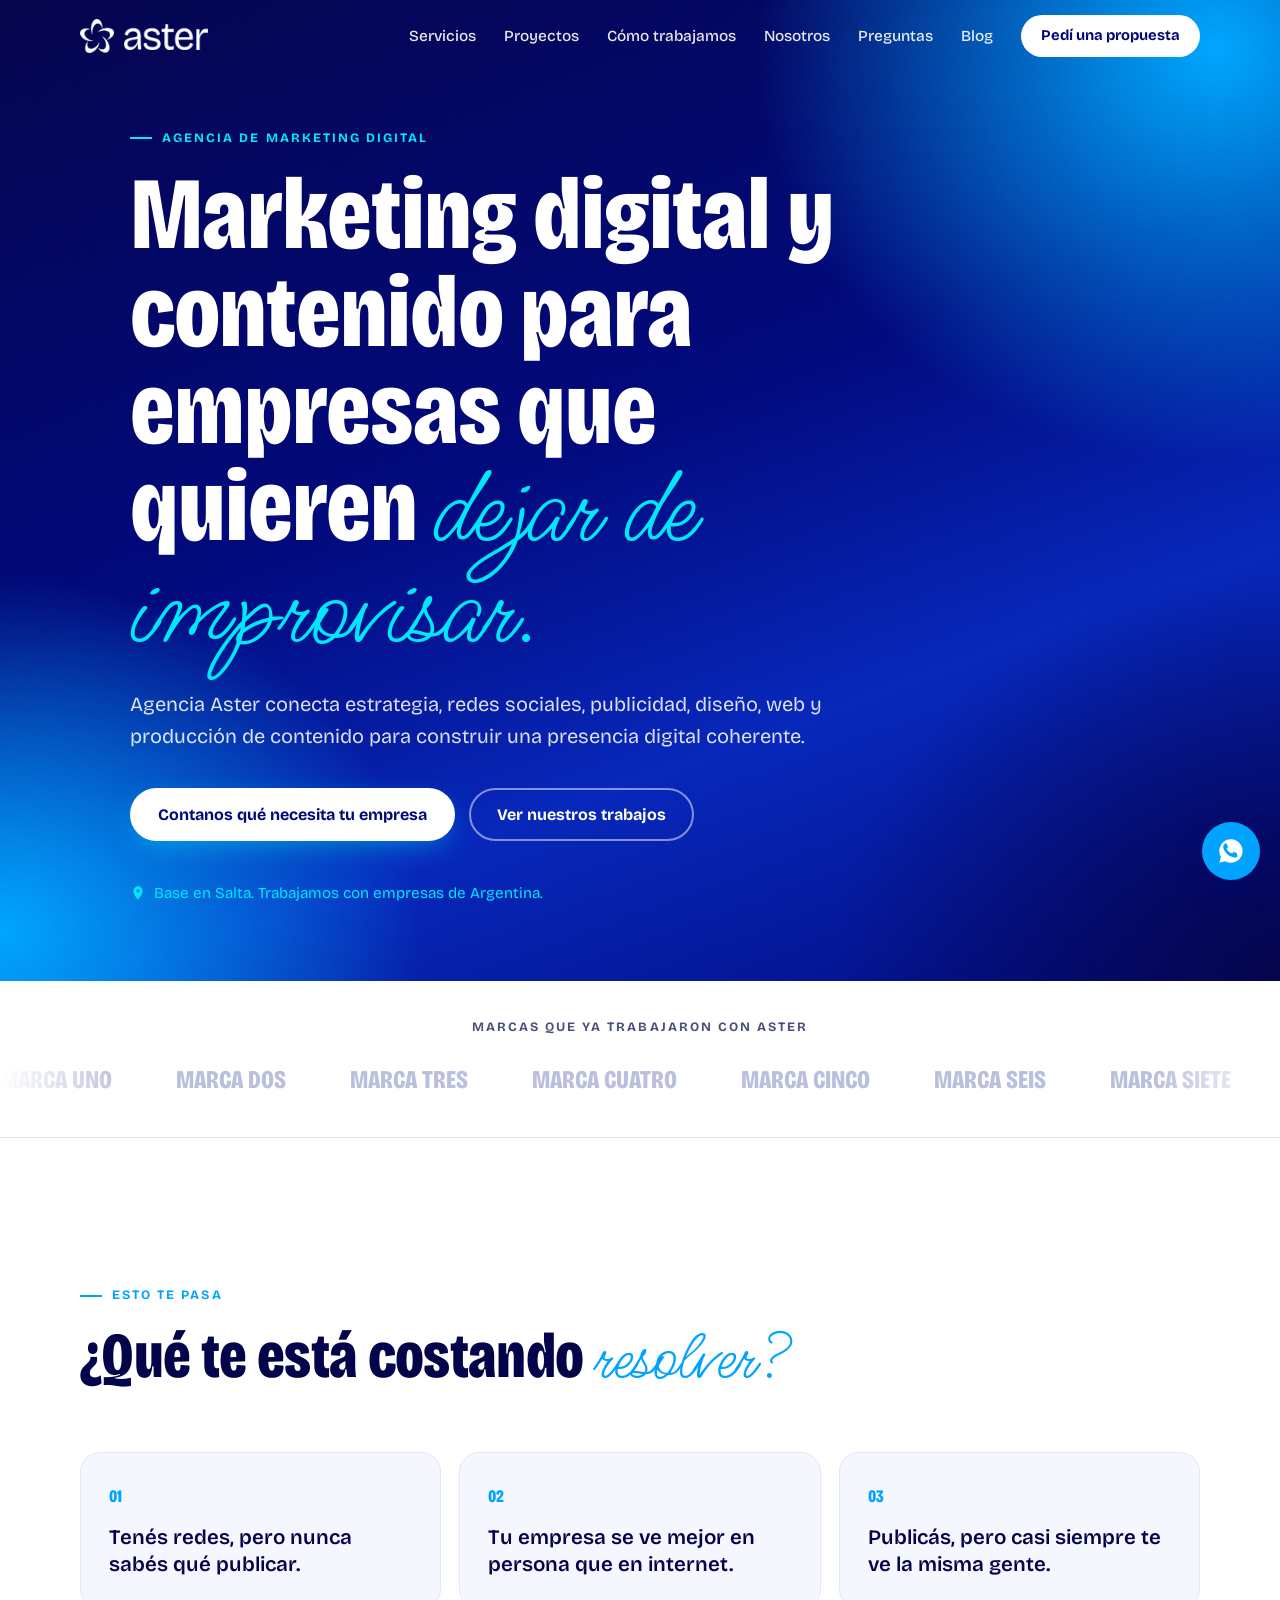
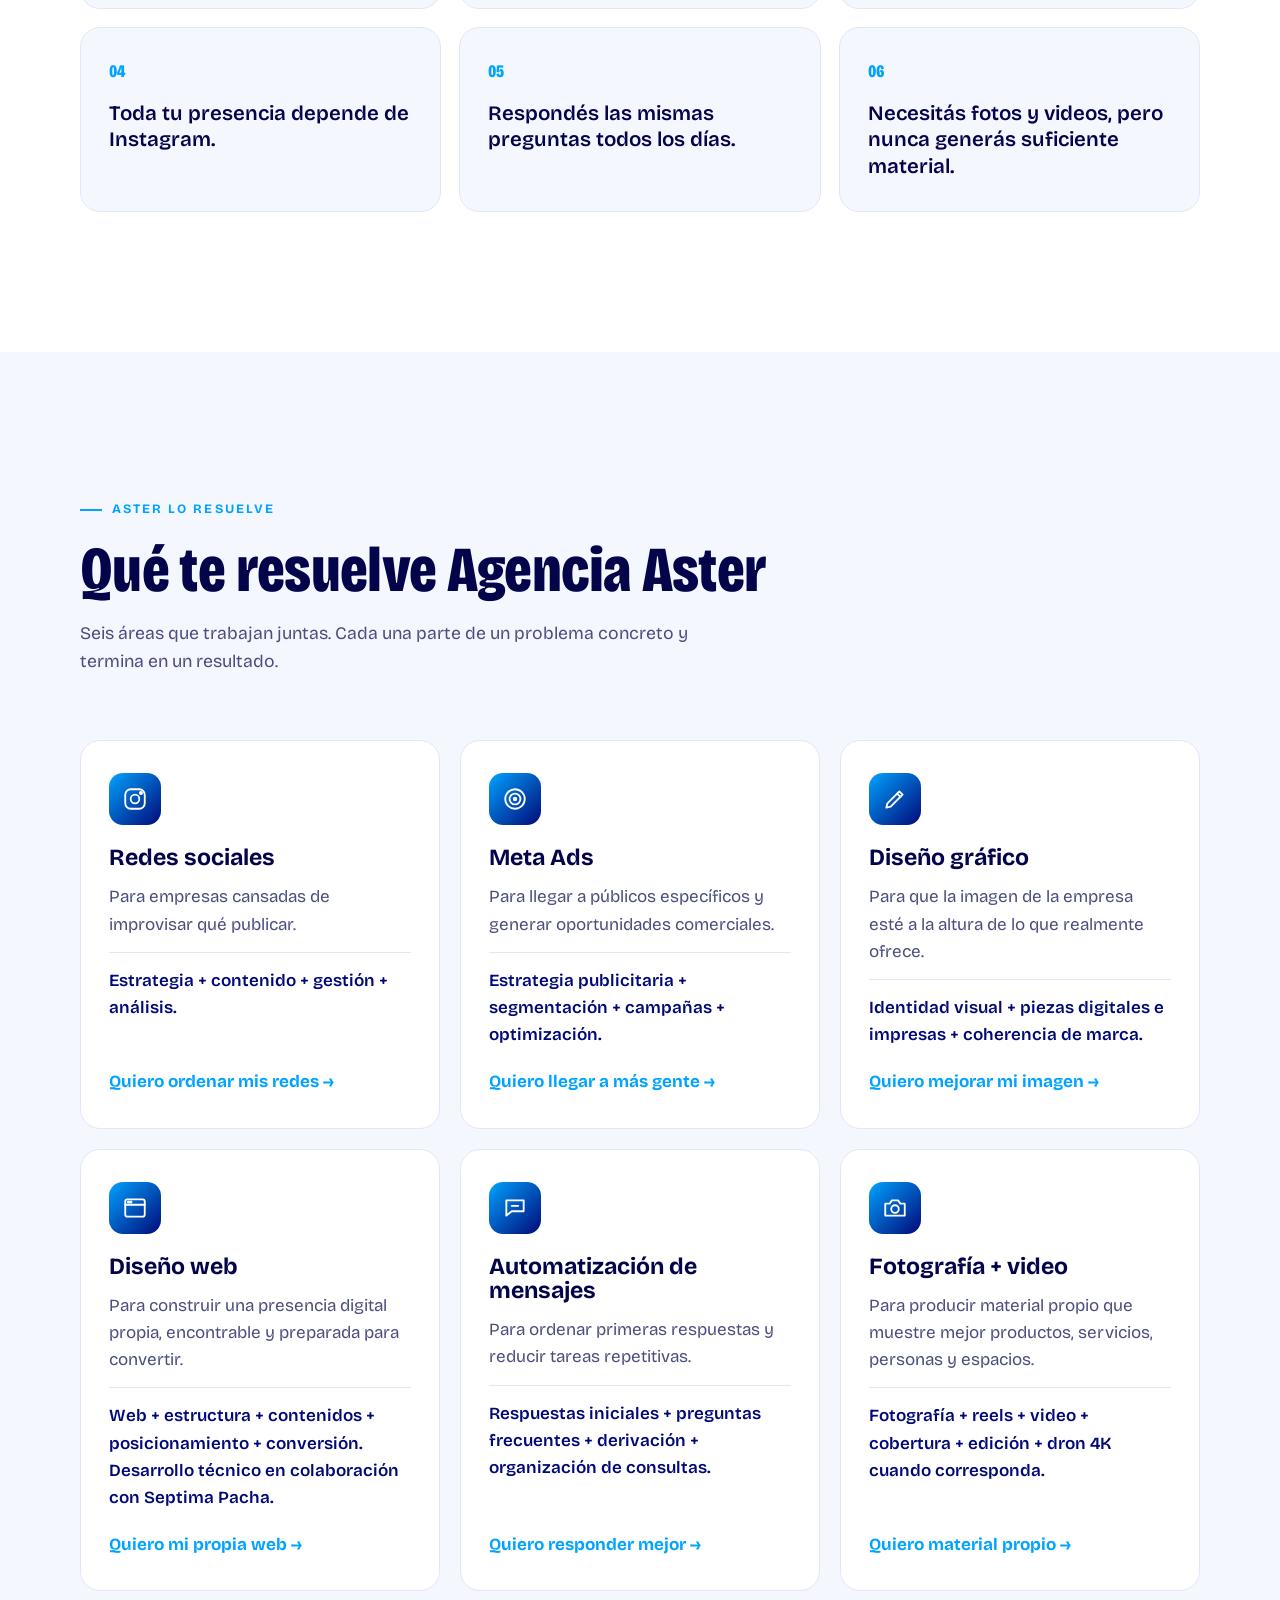
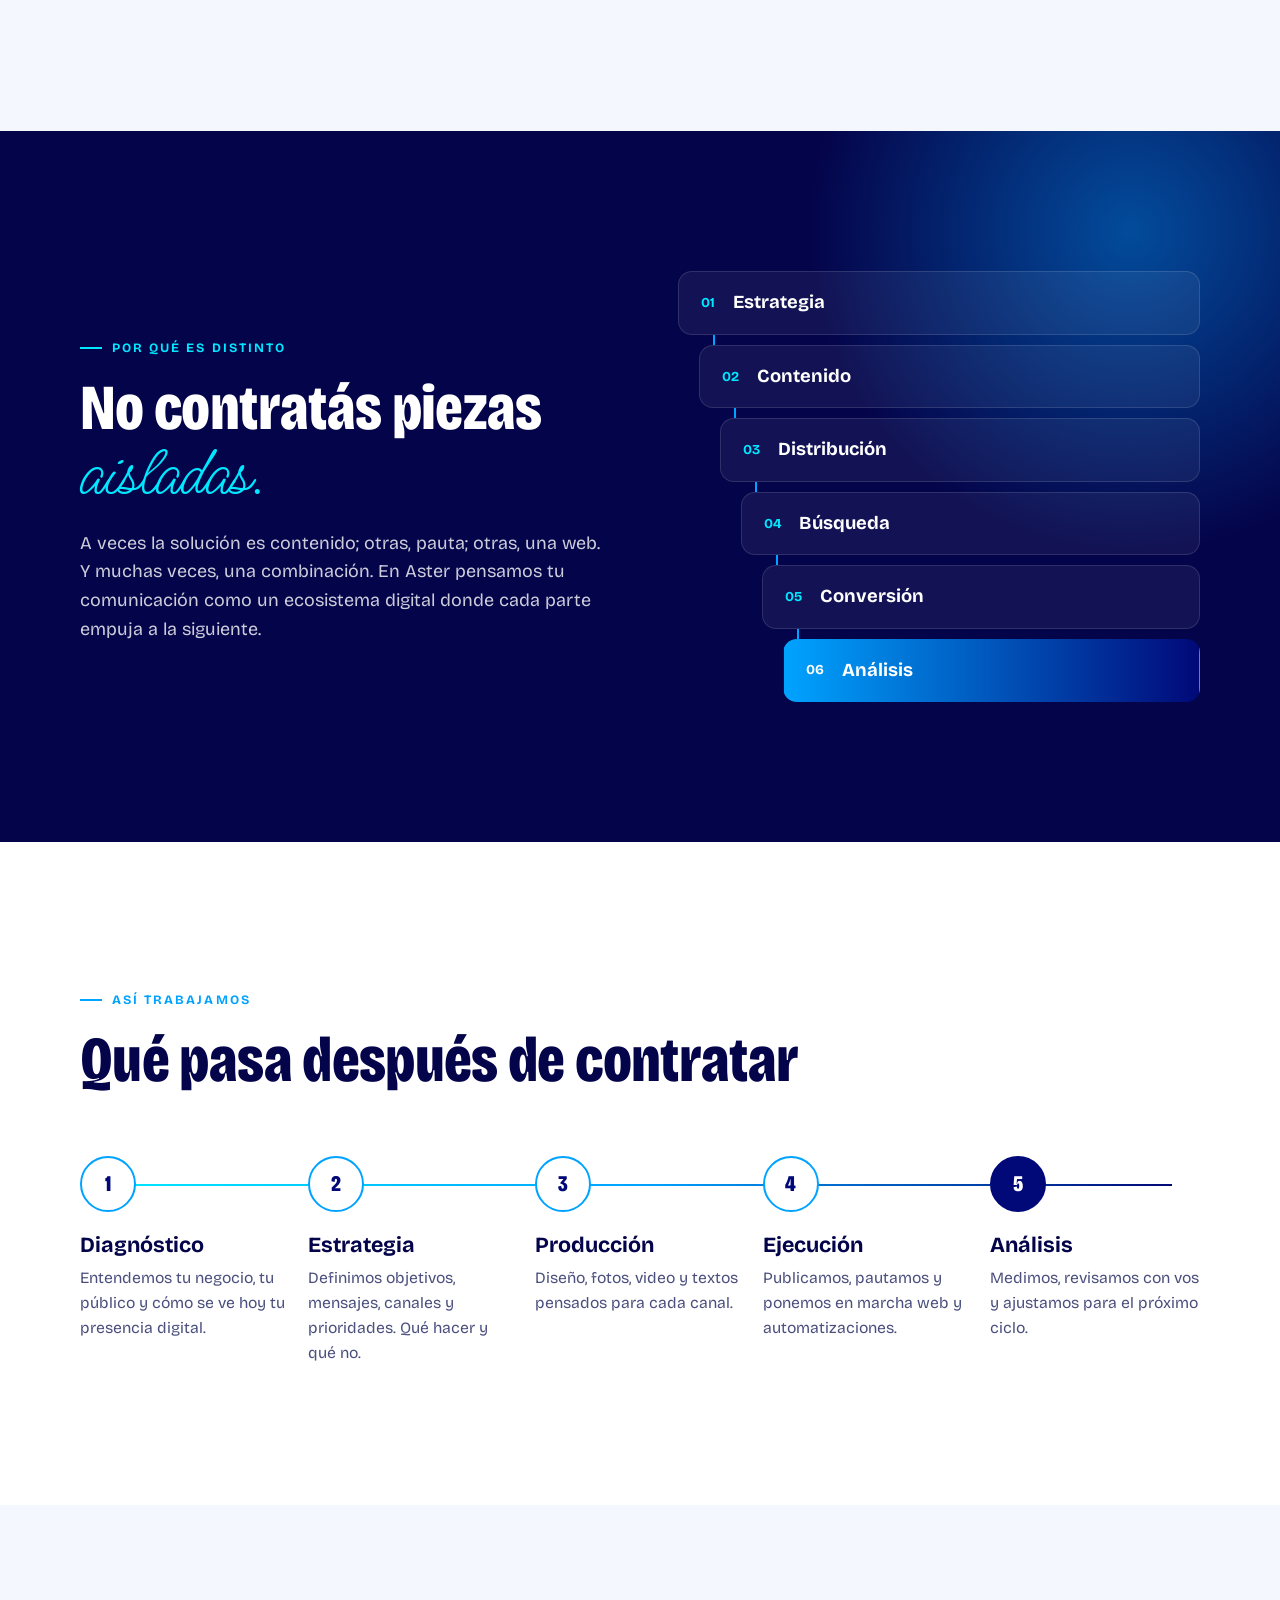
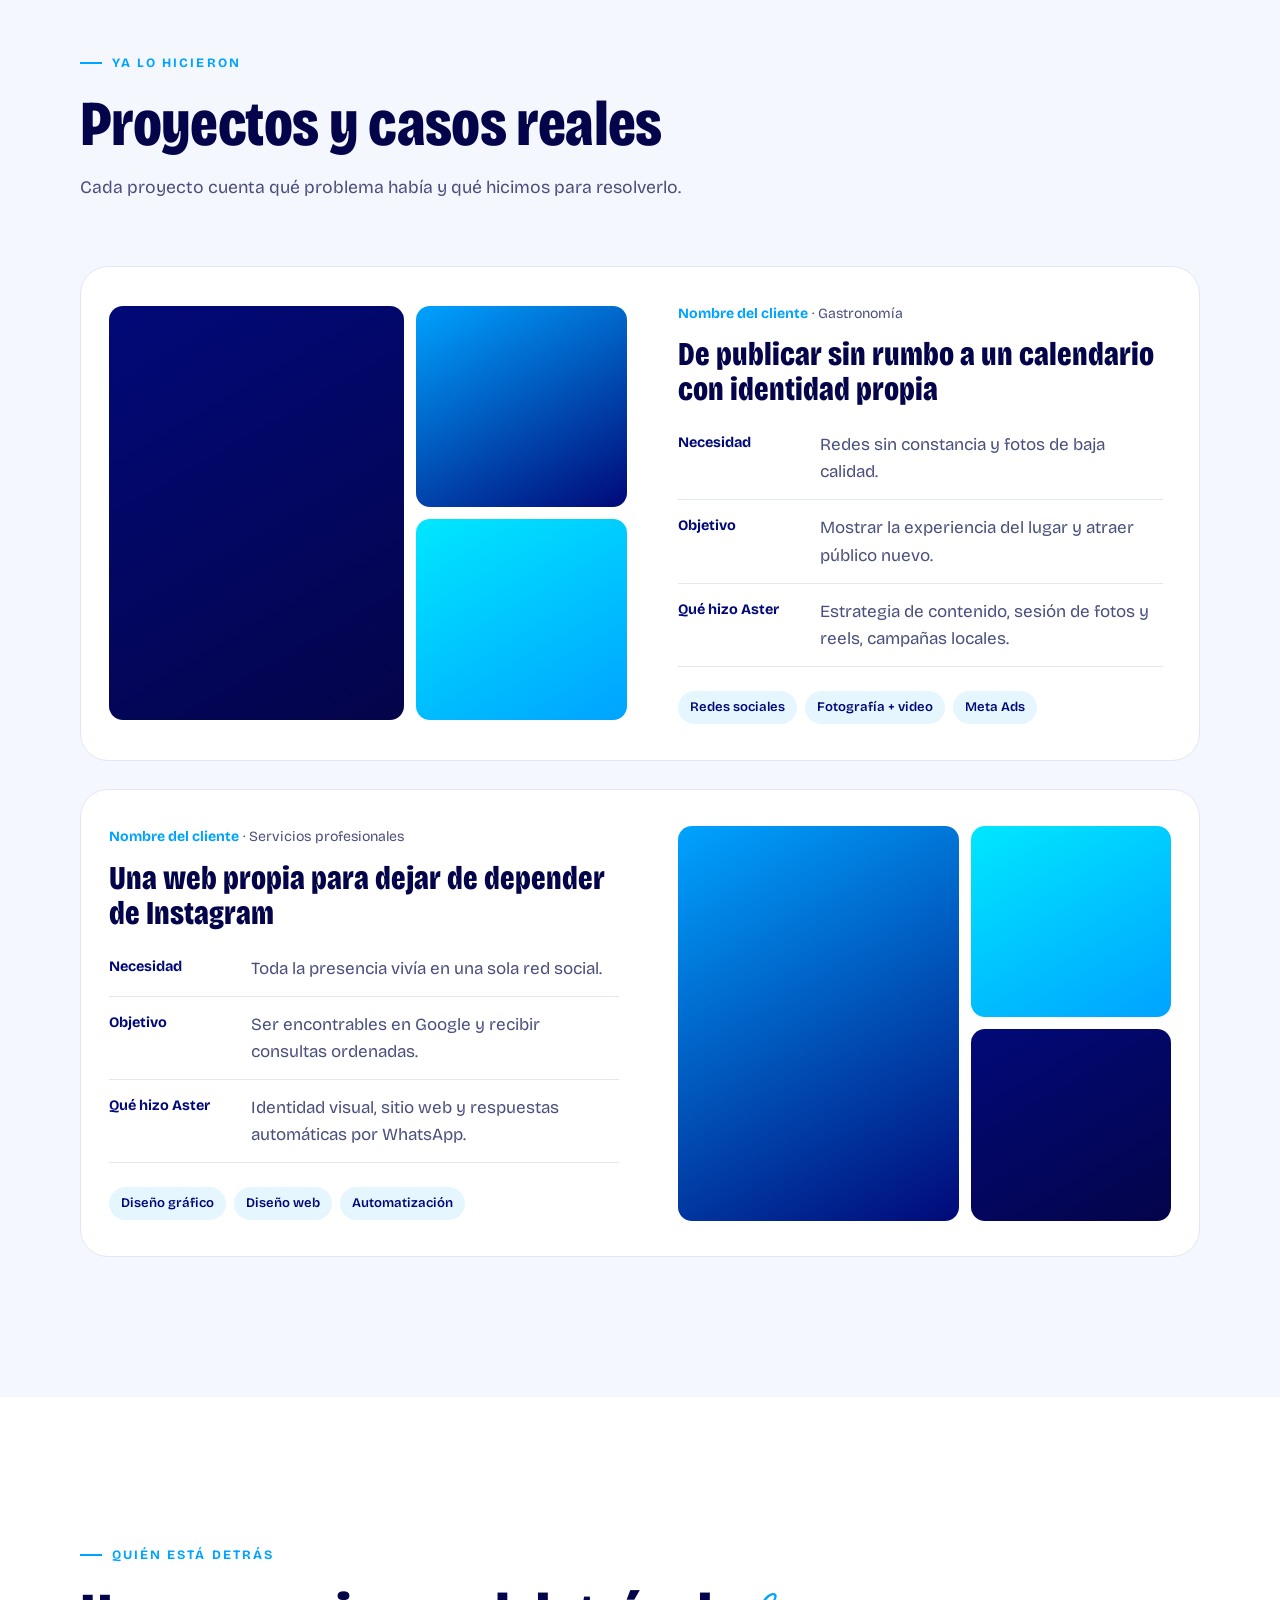
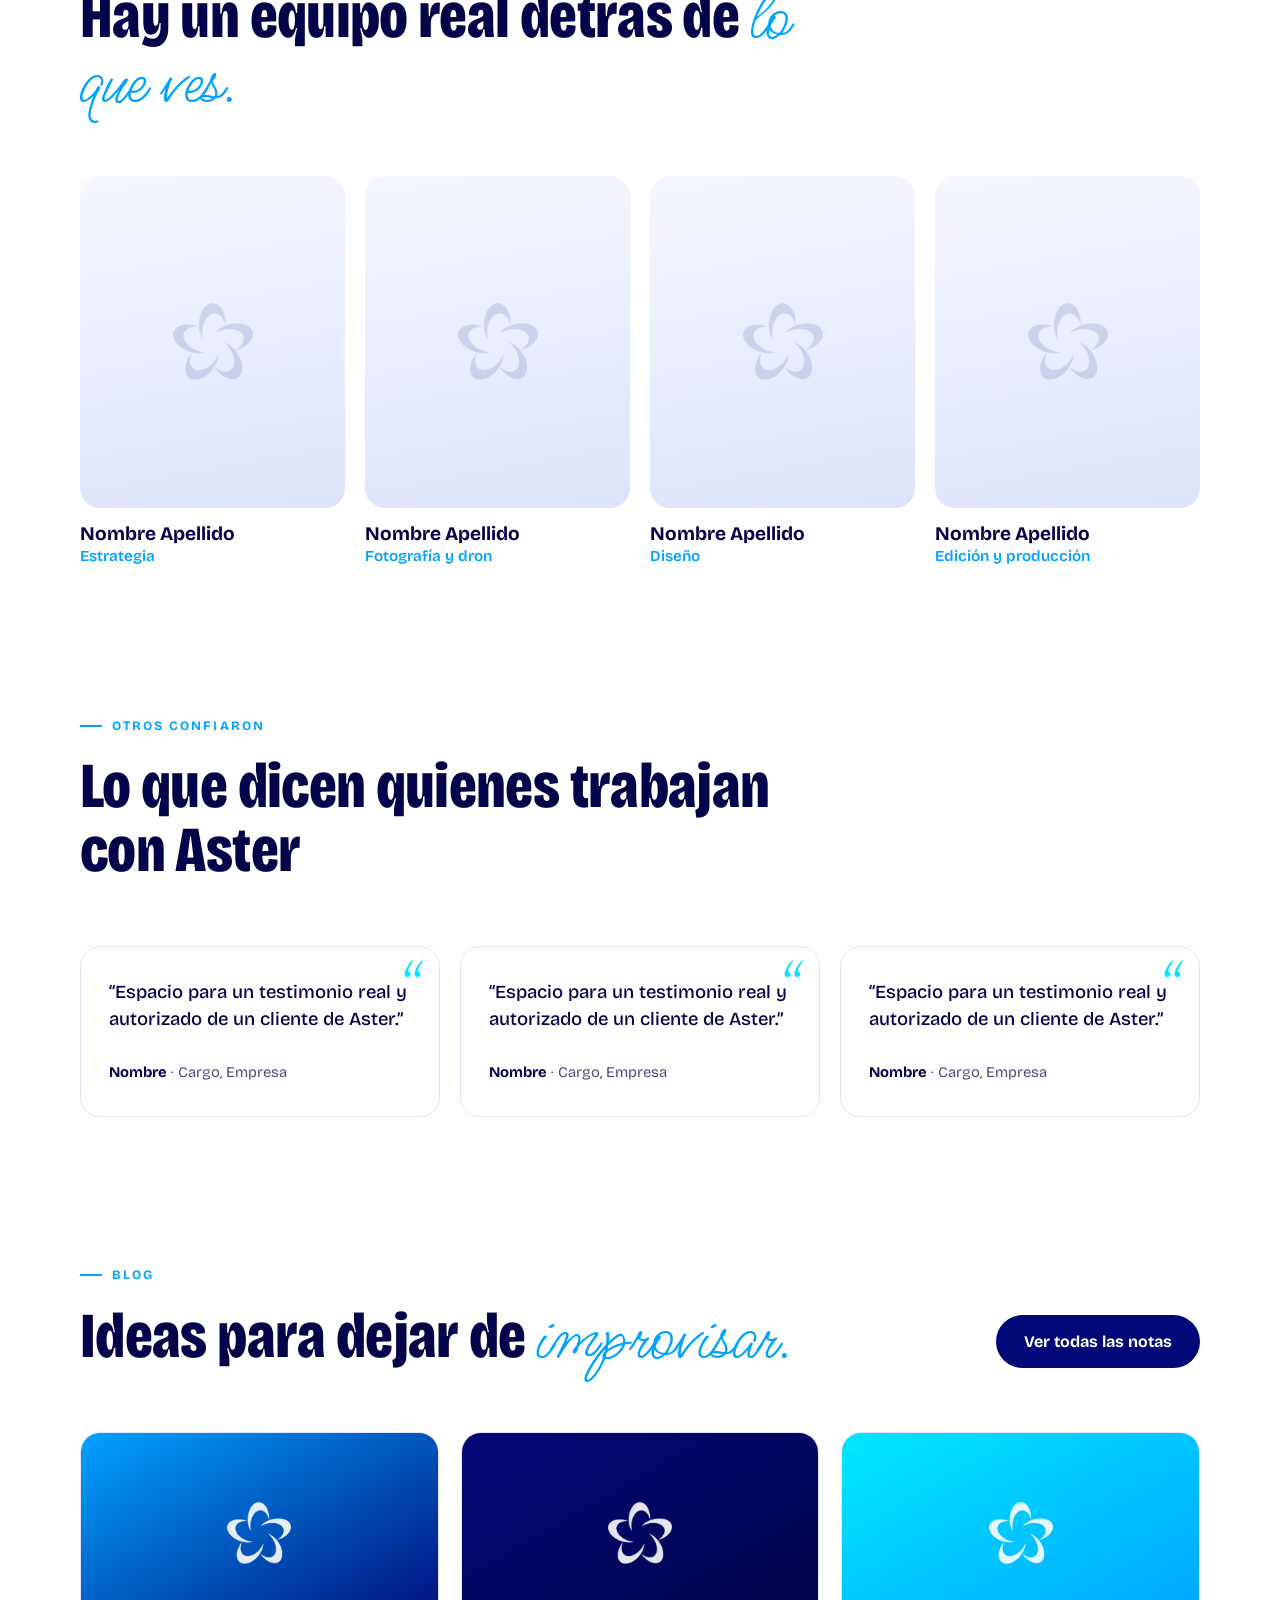
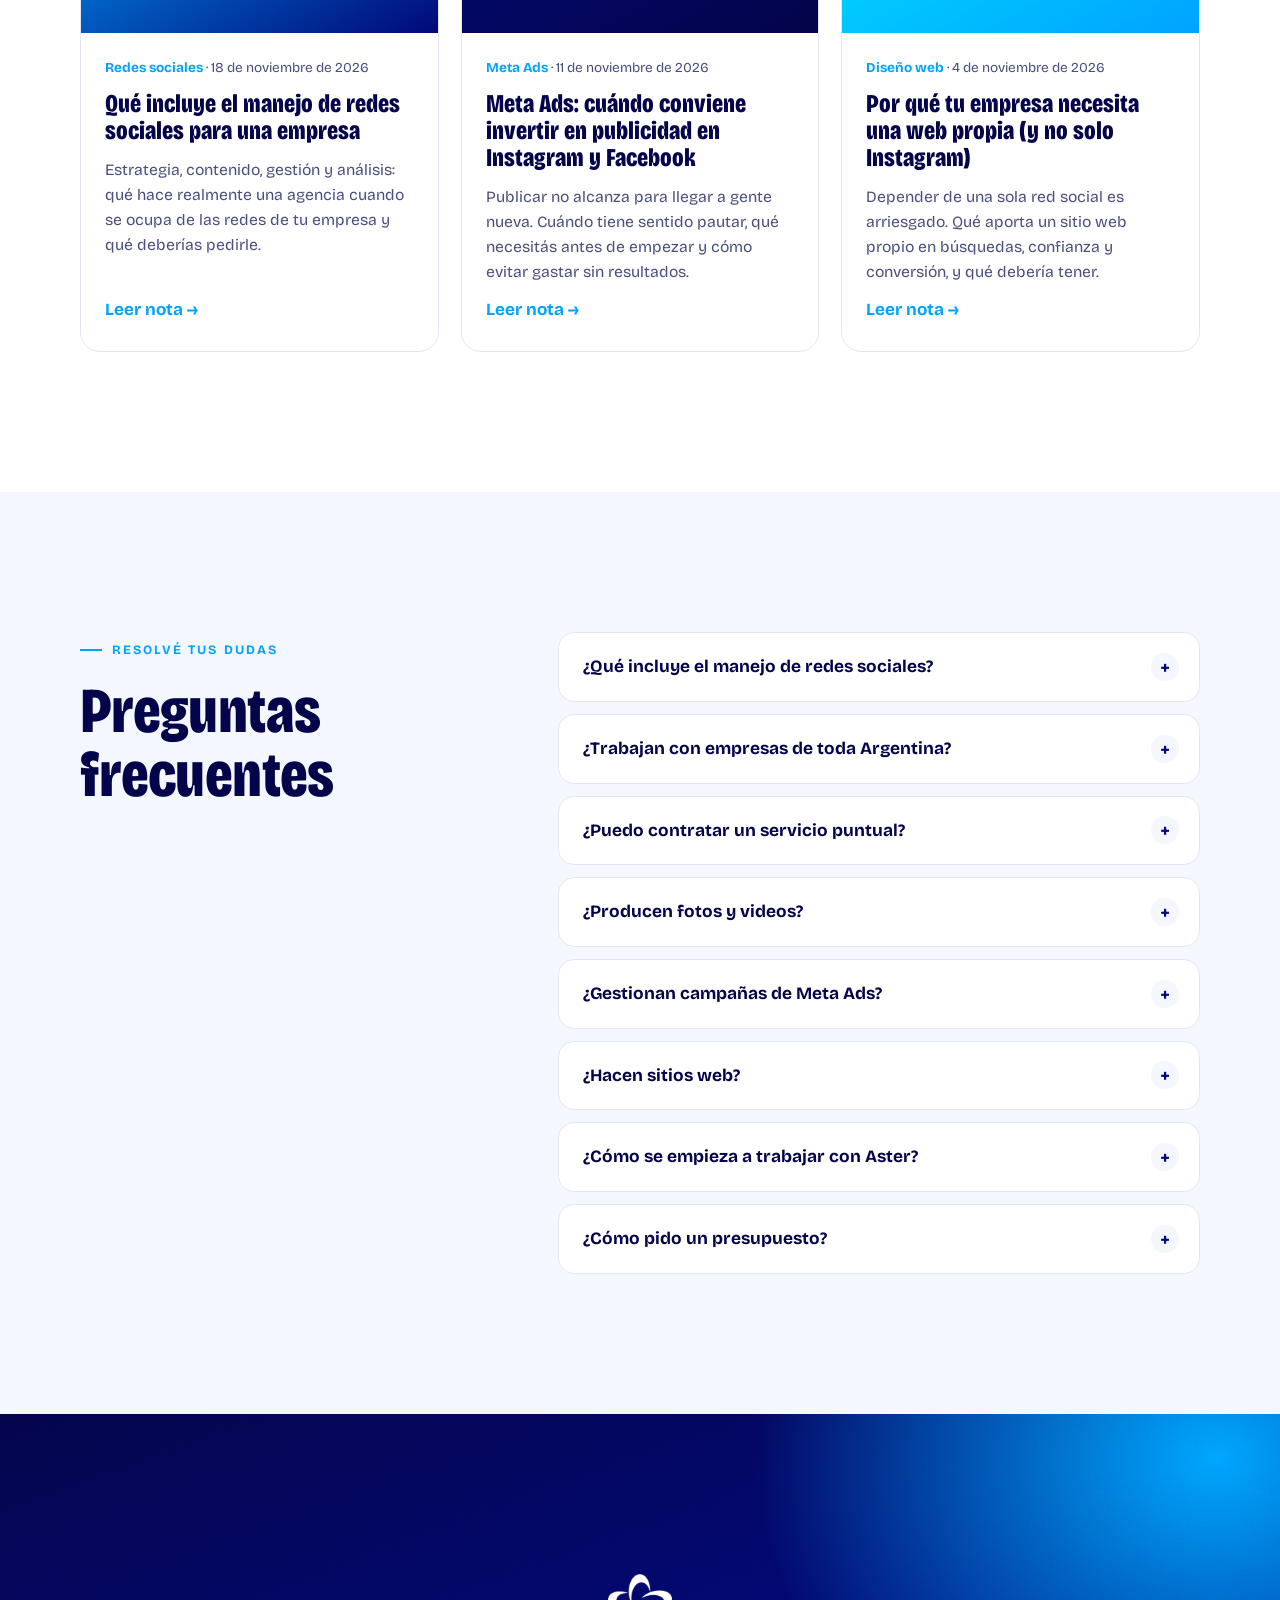
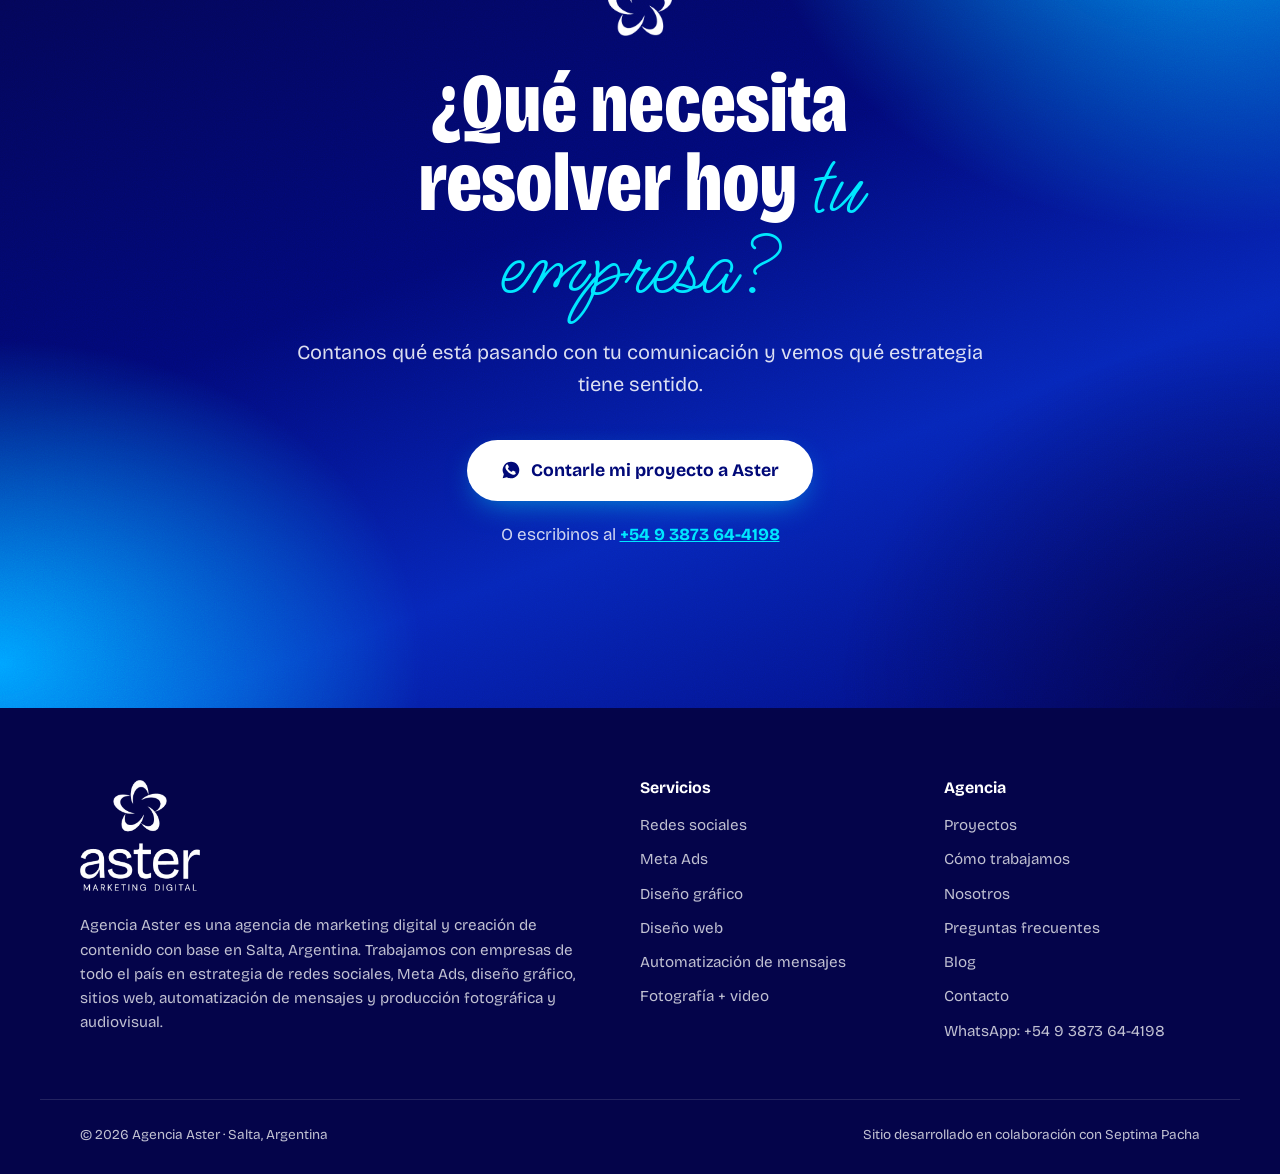
==== commit 7bbaad24: "Agregar blog con tres notas y WhatsApp de Aster Co-Authored-By: Claude Opus 5.5 <noreply@anthropic.c" ====
--- a/index.html
+++ b/index.html
@@ -27,6 +27,8 @@
     "name": "Agencia Aster",
     "description": "Agencia de marketing digital y creación de contenido con base en Salta, Argentina. Estrategia de redes sociales, Meta Ads, diseño gráfico, sitios web, automatización de mensajes y producción fotográfica y audiovisual.",
     "address": { "@type": "PostalAddress", "addressLocality": "Salta", "addressRegion": "Salta", "addressCountry": "AR" },
+    "telephone": "+54 9 3873 64-4198",
+    "url": "https://wa.me/5493873644198",
     "areaServed": { "@type": "Country", "name": "Argentina" },
     "knowsAbout": ["Marketing digital", "Redes sociales", "Meta Ads", "Diseño gráfico", "Diseño web", "Automatización de mensajes", "Fotografía", "Video", "Dron 4K"]
   }
@@ -51,6 +53,7 @@
         <a href="#como-trabajamos">Cómo trabajamos</a>
         <a href="#nosotros">Nosotros</a>
         <a href="#preguntas">Preguntas</a>
+        <a href="blog/index.html">Blog</a>
         <a href="#contacto" class="btn btn--primary btn--sm nav__cta">Pedí una propuesta</a>
       </nav>
 
@@ -342,6 +345,54 @@
       </div>
     </section>
 
+    <!-- BLOG (recursos) -->
+    <section class="section blog-teaser" id="blog" aria-labelledby="blog-title">
+      <div class="container">
+        <header class="section__head section__head--row">
+          <div>
+            <p class="eyebrow">Blog</p>
+            <h2 id="blog-title" class="h2">Ideas para dejar de <span class="script">improvisar.</span></h2>
+          </div>
+          <a href="blog/index.html" class="btn btn--primary">Ver todas las notas</a>
+        </header>
+        <div class="posts">
+          <article class="post-card reveal">
+            <a href="blog/que-incluye-el-manejo-de-redes-sociales/index.html" class="post-card__link">
+              <div class="post-card__media ph ph--b" aria-hidden="true"><img src="assets/isotipo-white.png" alt=""></div>
+              <div class="post-card__body">
+                <p class="post-card__meta"><span>Redes sociales</span> · <time datetime="2026-11-18">18 de noviembre de 2026</time></p>
+                <h3>Qué incluye el manejo de redes sociales para una empresa</h3>
+                <p>Estrategia, contenido, gestión y análisis: qué hace realmente una agencia cuando se ocupa de las redes de tu empresa y qué deberías pedirle.</p>
+                <span class="post-card__more">Leer nota <span aria-hidden="true">→</span></span>
+              </div>
+            </a>
+          </article>
+          <article class="post-card reveal">
+            <a href="blog/meta-ads-cuando-conviene-invertir-en-publicidad/index.html" class="post-card__link">
+              <div class="post-card__media ph ph--a" aria-hidden="true"><img src="assets/isotipo-white.png" alt=""></div>
+              <div class="post-card__body">
+                <p class="post-card__meta"><span>Meta Ads</span> · <time datetime="2026-11-11">11 de noviembre de 2026</time></p>
+                <h3>Meta Ads: cuándo conviene invertir en publicidad en Instagram y Facebook</h3>
+                <p>Publicar no alcanza para llegar a gente nueva. Cuándo tiene sentido pautar, qué necesitás antes de empezar y cómo evitar gastar sin resultados.</p>
+                <span class="post-card__more">Leer nota <span aria-hidden="true">→</span></span>
+              </div>
+            </a>
+          </article>
+          <article class="post-card reveal">
+            <a href="blog/por-que-tu-empresa-necesita-una-web-propia/index.html" class="post-card__link">
+              <div class="post-card__media ph ph--c" aria-hidden="true"><img src="assets/isotipo-white.png" alt=""></div>
+              <div class="post-card__body">
+                <p class="post-card__meta"><span>Diseño web</span> · <time datetime="2026-11-04">4 de noviembre de 2026</time></p>
+                <h3>Por qué tu empresa necesita una web propia (y no solo Instagram)</h3>
+                <p>Depender de una sola red social es arriesgado. Qué aporta un sitio web propio en búsquedas, confianza y conversión, y qué debería tener.</p>
+                <span class="post-card__more">Leer nota <span aria-hidden="true">→</span></span>
+              </div>
+            </a>
+          </article>
+        </div>
+      </div>
+    </section>
+
     <!-- 11. PREGUNTAS FRECUENTES -->
     <section class="section faq" id="preguntas" aria-labelledby="faq-title">
       <div class="container faq__inner">
@@ -397,6 +448,7 @@
           <svg width="20" height="20" viewBox="0 0 24 24" aria-hidden="true"><path fill="currentColor" d="M12 2a10 10 0 0 0-8.6 15.1L2 22l5-1.3A10 10 0 1 0 12 2Zm5.8 14.2c-.2.7-1.4 1.3-2 1.4-.5 0-1.2.1-3.8-.9-3.2-1.3-5.2-4.6-5.4-4.8-.2-.2-1.3-1.7-1.3-3.3s.8-2.3 1.1-2.7c.3-.3.6-.4.8-.4h.6c.2 0 .4 0 .6.5l.9 2.1c.1.2.1.4 0 .6l-.4.6-.4.5c-.1.1-.3.3-.1.6.2.3.8 1.3 1.7 2.1 1.2 1 2.2 1.4 2.5 1.5.3.2.5.1.6-.1l.9-1c.2-.3.4-.2.6-.1l2 1c.3.1.5.2.5.3.1.2.1.7-.1 1.3Z"/></svg>
           Contarle mi proyecto a Aster
         </a>
+        <p class="cta__phone">O escribinos al <a href="#" class="js-whatsapp">+54 9 3873 64-4198</a></p>
       </div>
     </section>
   </main>
@@ -427,7 +479,9 @@
         <a href="#como-trabajamos">Cómo trabajamos</a>
         <a href="#nosotros">Nosotros</a>
         <a href="#preguntas">Preguntas frecuentes</a>
+        <a href="blog/index.html">Blog</a>
         <a href="#contacto">Contacto</a>
+        <a href="#" class="js-whatsapp">WhatsApp: +54 9 3873 64-4198</a>
       </nav>
     </div>
     <div class="container footer__bottom">
--- a/styles.css
+++ b/styles.css
@@ -348,6 +348,57 @@
   .marquee__track { animation: none; }
 }
 
+/* ---------- Blog ---------- */
+.section__head--row { max-width: none; display: flex; flex-wrap: wrap; align-items: flex-end; justify-content: space-between; gap: 24px; }
+.posts { display: grid; grid-template-columns: repeat(3, 1fr); gap: 22px; }
+.posts--two { grid-template-columns: repeat(2, 1fr); }
+.post-card { border-radius: var(--radius); background: var(--white); border: 1px solid var(--line); overflow: hidden; transition: transform .25s ease, box-shadow .25s ease; }
+.post-card:hover { transform: translateY(-4px); box-shadow: 0 24px 50px -24px rgba(1, 9, 120, .35); }
+.post-card__link { display: flex; flex-direction: column; height: 100%; text-decoration: none; }
+.post-card__media { aspect-ratio: 16 / 9; border-radius: 0; display: grid; place-items: center; }
+.post-card__media img { width: 64px; opacity: .9; }
+.post-card__body { display: flex; flex-direction: column; gap: 12px; padding: 24px 24px 28px; flex: 1; }
+.post-card__meta { font-size: .85rem; color: var(--muted); }
+.post-card__meta span { color: var(--sky); font-weight: 700; }
+.post-card h3 { font-size: 1.6rem; font-weight: 800; font-variation-settings: "wdth" 75, "opsz" 36; line-height: 1.05; }
+.post-card__body > p:not(.post-card__meta) { color: var(--muted); font-size: .98rem; }
+.post-card__more { margin-top: auto; font-weight: 700; color: var(--sky); }
+.blog-teaser { padding-top: 0; }
+
+.page-hero { position: relative; isolation: isolate; color: var(--white); padding: calc(var(--header-h) + 72px) 0 80px; }
+.page-hero h1 { max-width: 18ch; }
+.page-hero--post { padding-bottom: 64px; }
+.container--narrow { max-width: 820px; }
+.display--post { font-size: clamp(2.4rem, 5.6vw, 4.2rem); line-height: 1; max-width: none !important; }
+.back-link { display: inline-block; margin-bottom: 28px; text-decoration: none; font-weight: 600; color: var(--cyan); }
+.back-link:hover { text-decoration: underline; }
+.post-meta { font-size: .92rem; color: rgba(255,255,255,.8); margin-bottom: 18px; }
+.post-meta span { color: var(--cyan); font-weight: 700; }
+
+.prose { padding-top: clamp(48px, 7vw, 80px); padding-bottom: 24px; font-size: 1.12rem; line-height: 1.75; }
+.prose > * + * { margin-top: 1.1em; }
+.prose .lead { font-size: 1.3rem; line-height: 1.6; font-weight: 500; color: var(--blue); }
+.prose h2 { margin-top: 2em; font-size: clamp(1.8rem, 3.4vw, 2.4rem); font-weight: 800; font-variation-settings: "wdth" 75, "opsz" 36; line-height: 1.05; }
+.prose ul, .prose ol { padding-left: 1.3em; }
+.prose ul { list-style: none; padding-left: 0; }
+.prose ul li { position: relative; padding-left: 26px; }
+.prose ul li::before { content: ""; position: absolute; left: 4px; top: .7em; width: 8px; height: 8px; border-radius: 50%; background: var(--sky); }
+.prose ol { list-style: decimal; }
+.prose ol li::marker { color: var(--sky); font-weight: 700; }
+.prose li + li { margin-top: .5em; }
+.prose strong { color: var(--blue); }
+.post-cta { margin-top: 3em !important; padding: 28px; border-radius: var(--radius); background: var(--surface); border: 1px solid var(--line); display: flex; flex-wrap: wrap; align-items: center; justify-content: space-between; gap: 18px; }
+.post-cta p { flex: 1 1 320px; font-size: 1.05rem; }
+.related { background: var(--surface); margin-top: clamp(48px, 7vw, 80px); }
+.h2--sm { font-size: clamp(2rem, 4vw, 3rem); margin-bottom: 36px; }
+.cta--compact { padding: clamp(80px, 10vw, 120px) 0; }
+.cta__phone { margin-top: 20px; color: rgba(255,255,255,.8); }
+.cta__phone a { color: var(--cyan); font-weight: 700; }
+.nav a[aria-current="page"]::after { right: 0; }
+
+@media (max-width: 1080px) { .posts { grid-template-columns: repeat(2, 1fr); } }
+@media (max-width: 700px) { .posts, .posts--two { grid-template-columns: 1fr; } }
+
 /* ---------- Responsive ---------- */
 @media (max-width: 1080px) {
   .services__grid, .pains__grid, .quotes { grid-template-columns: repeat(2, 1fr); }
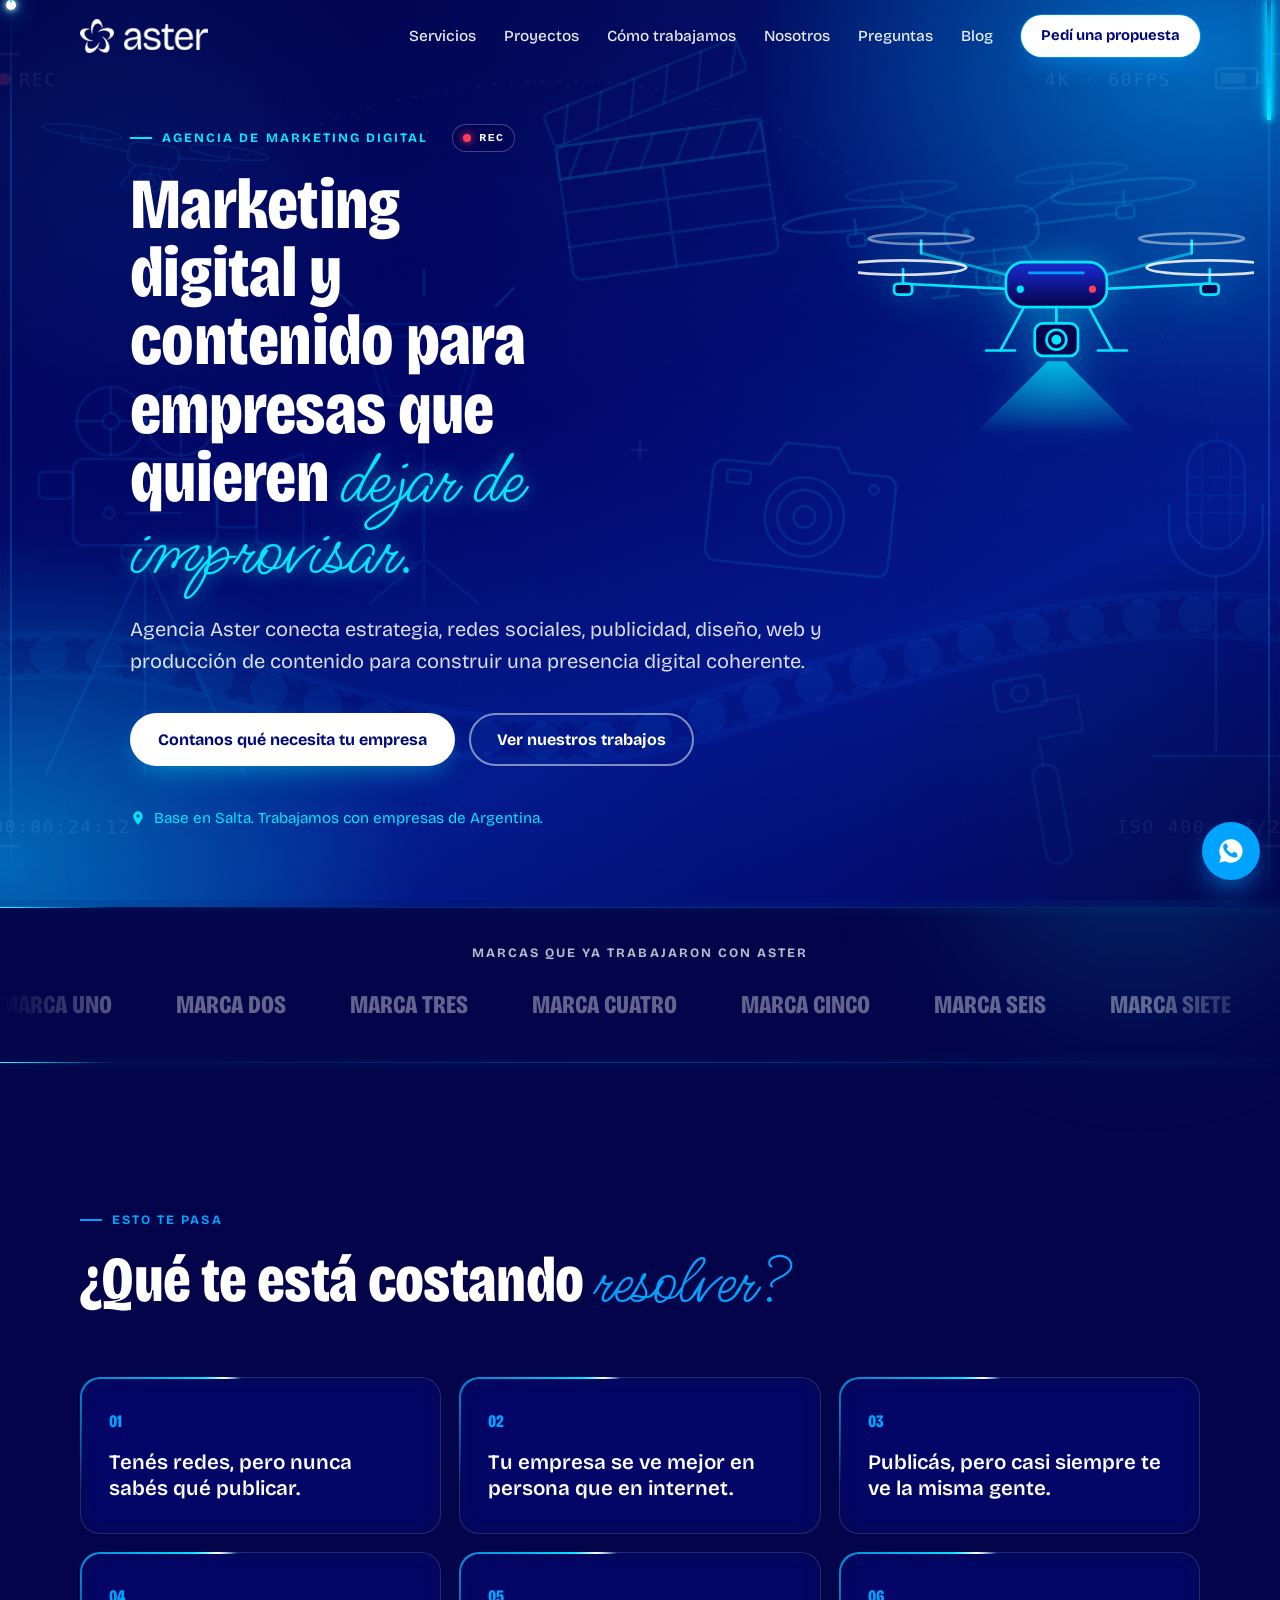
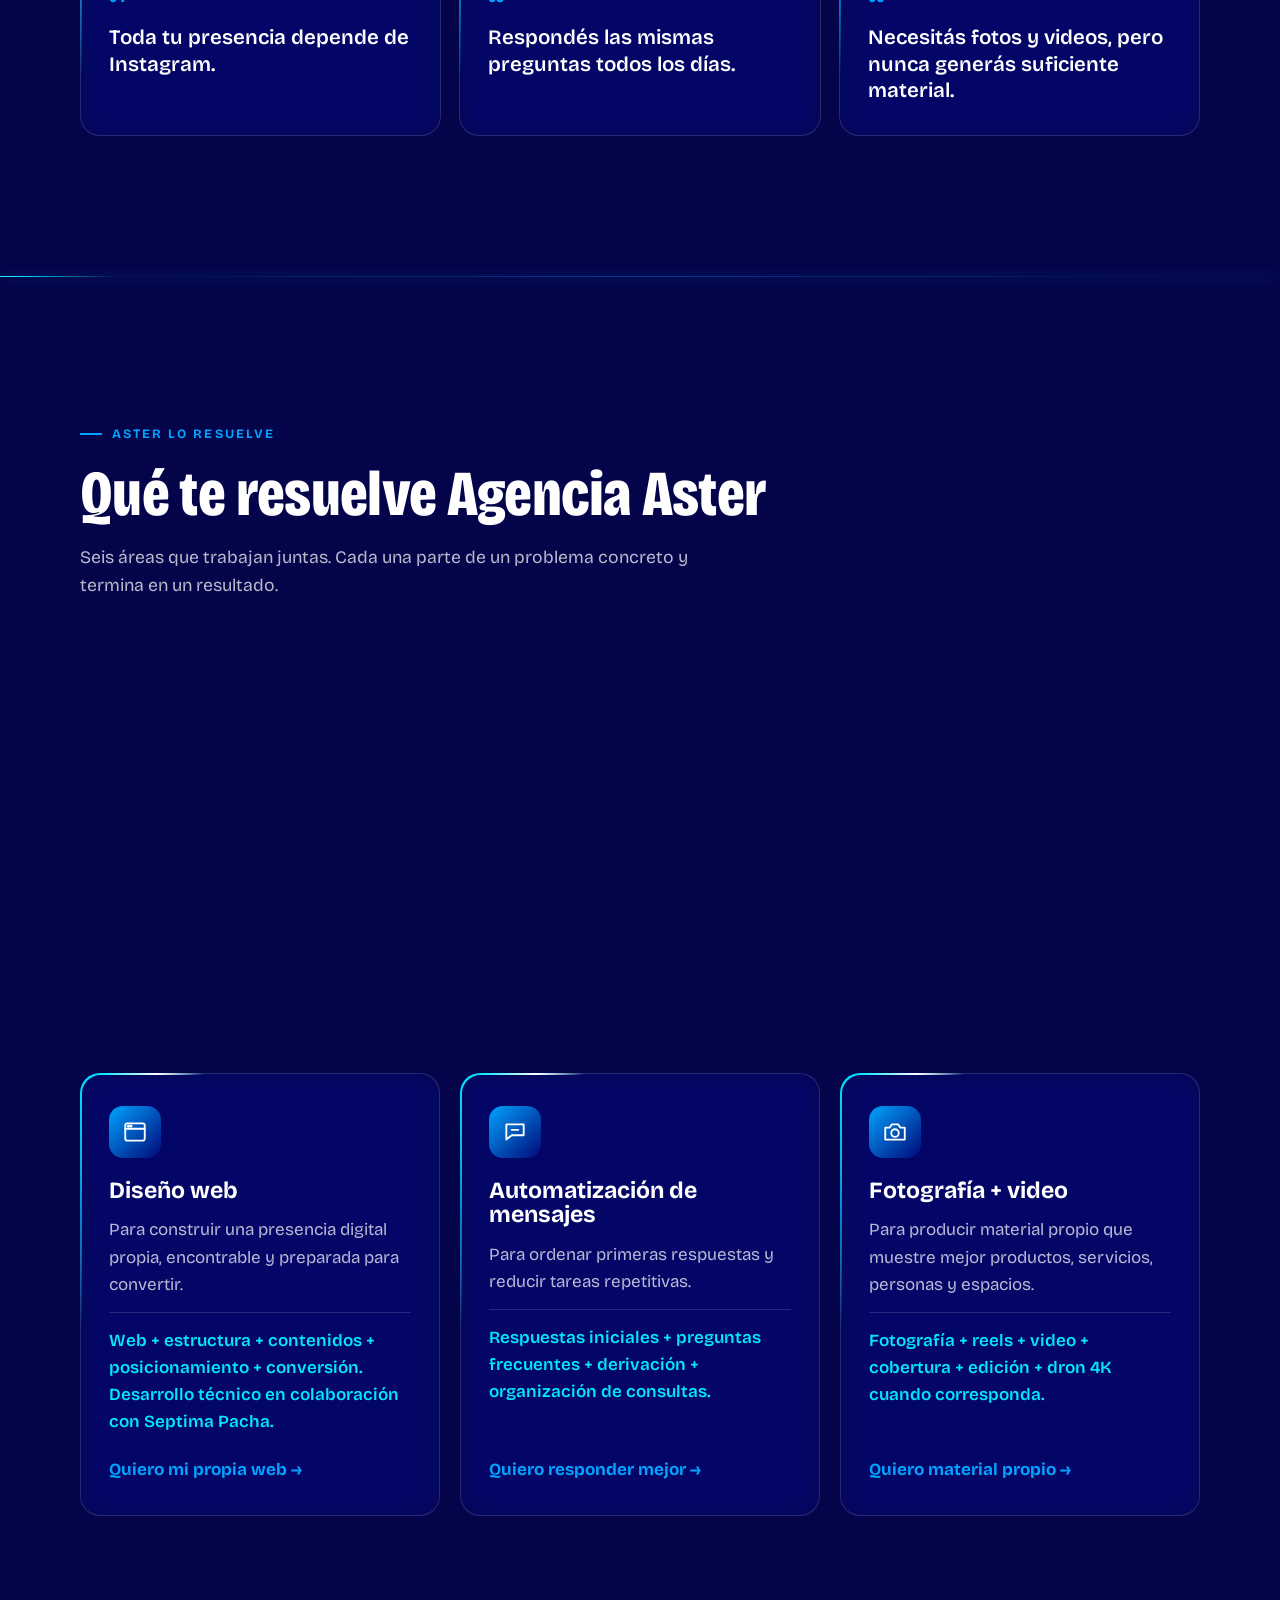
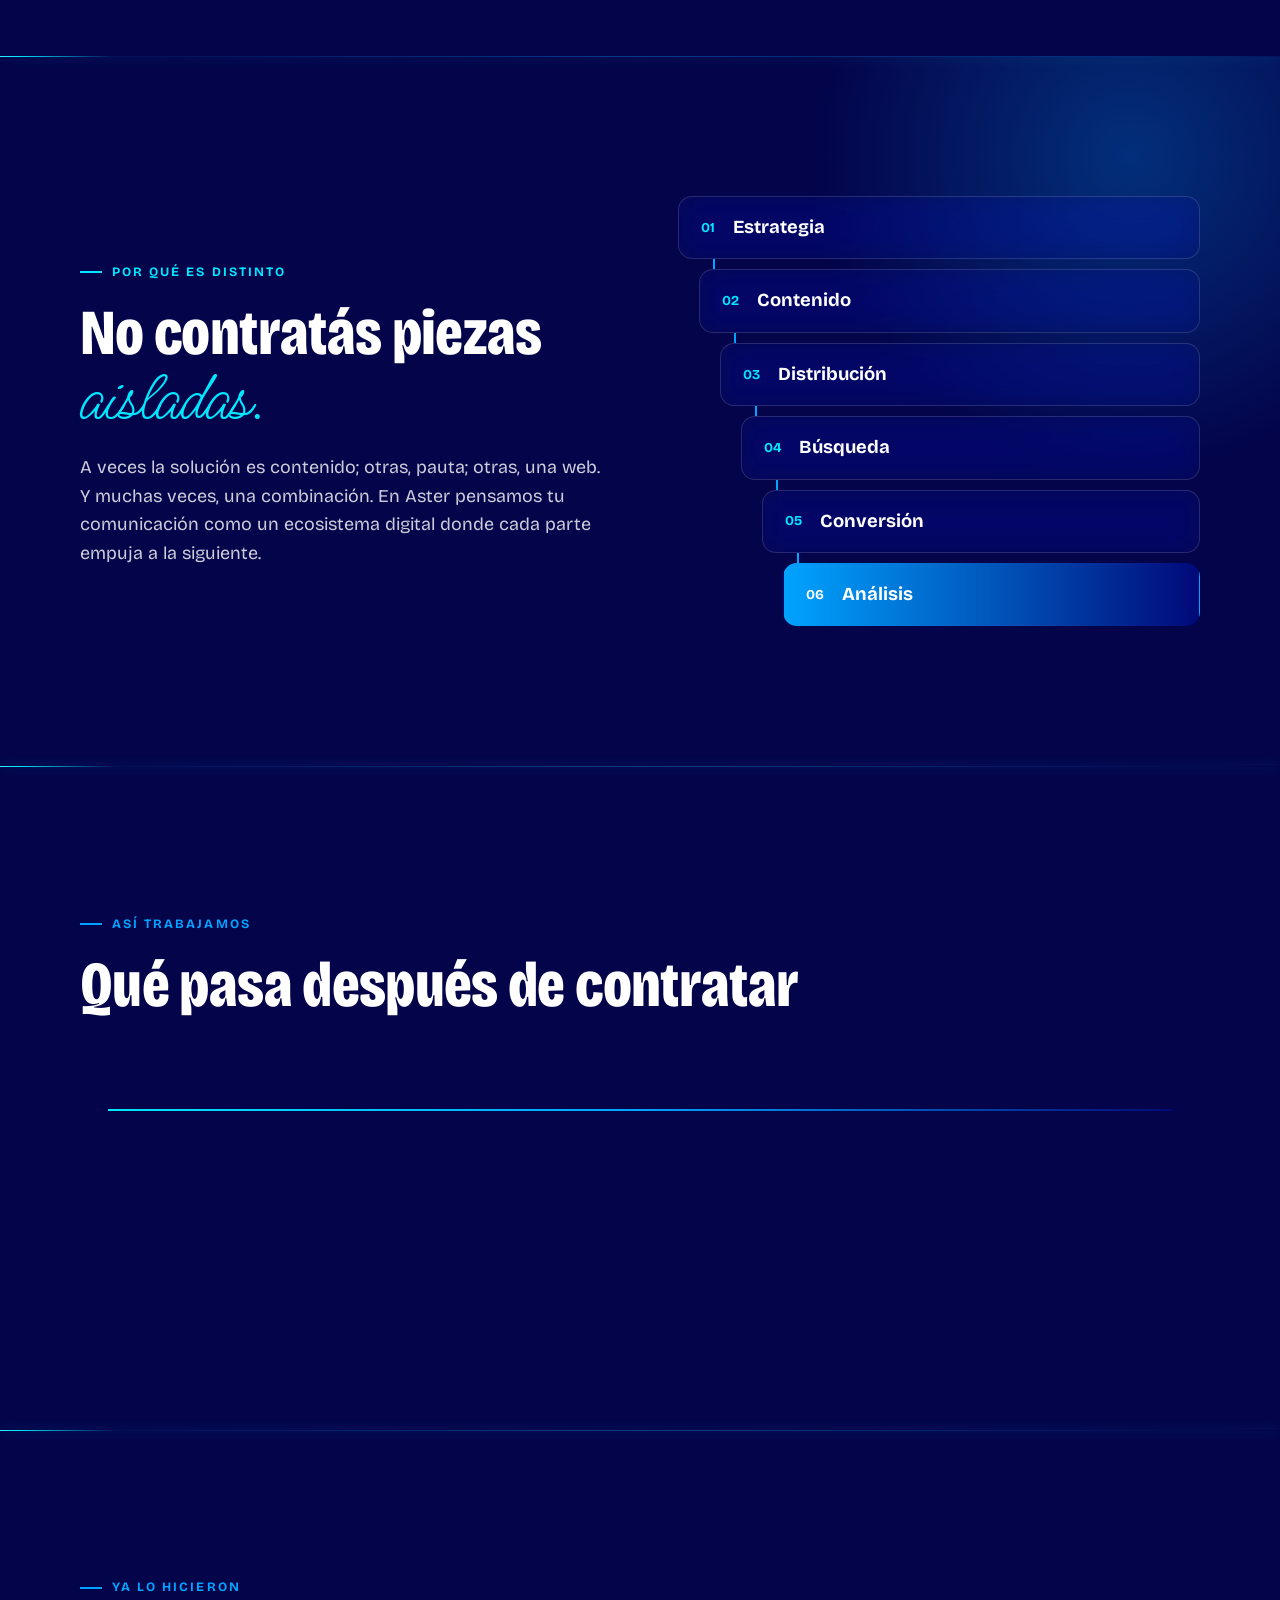
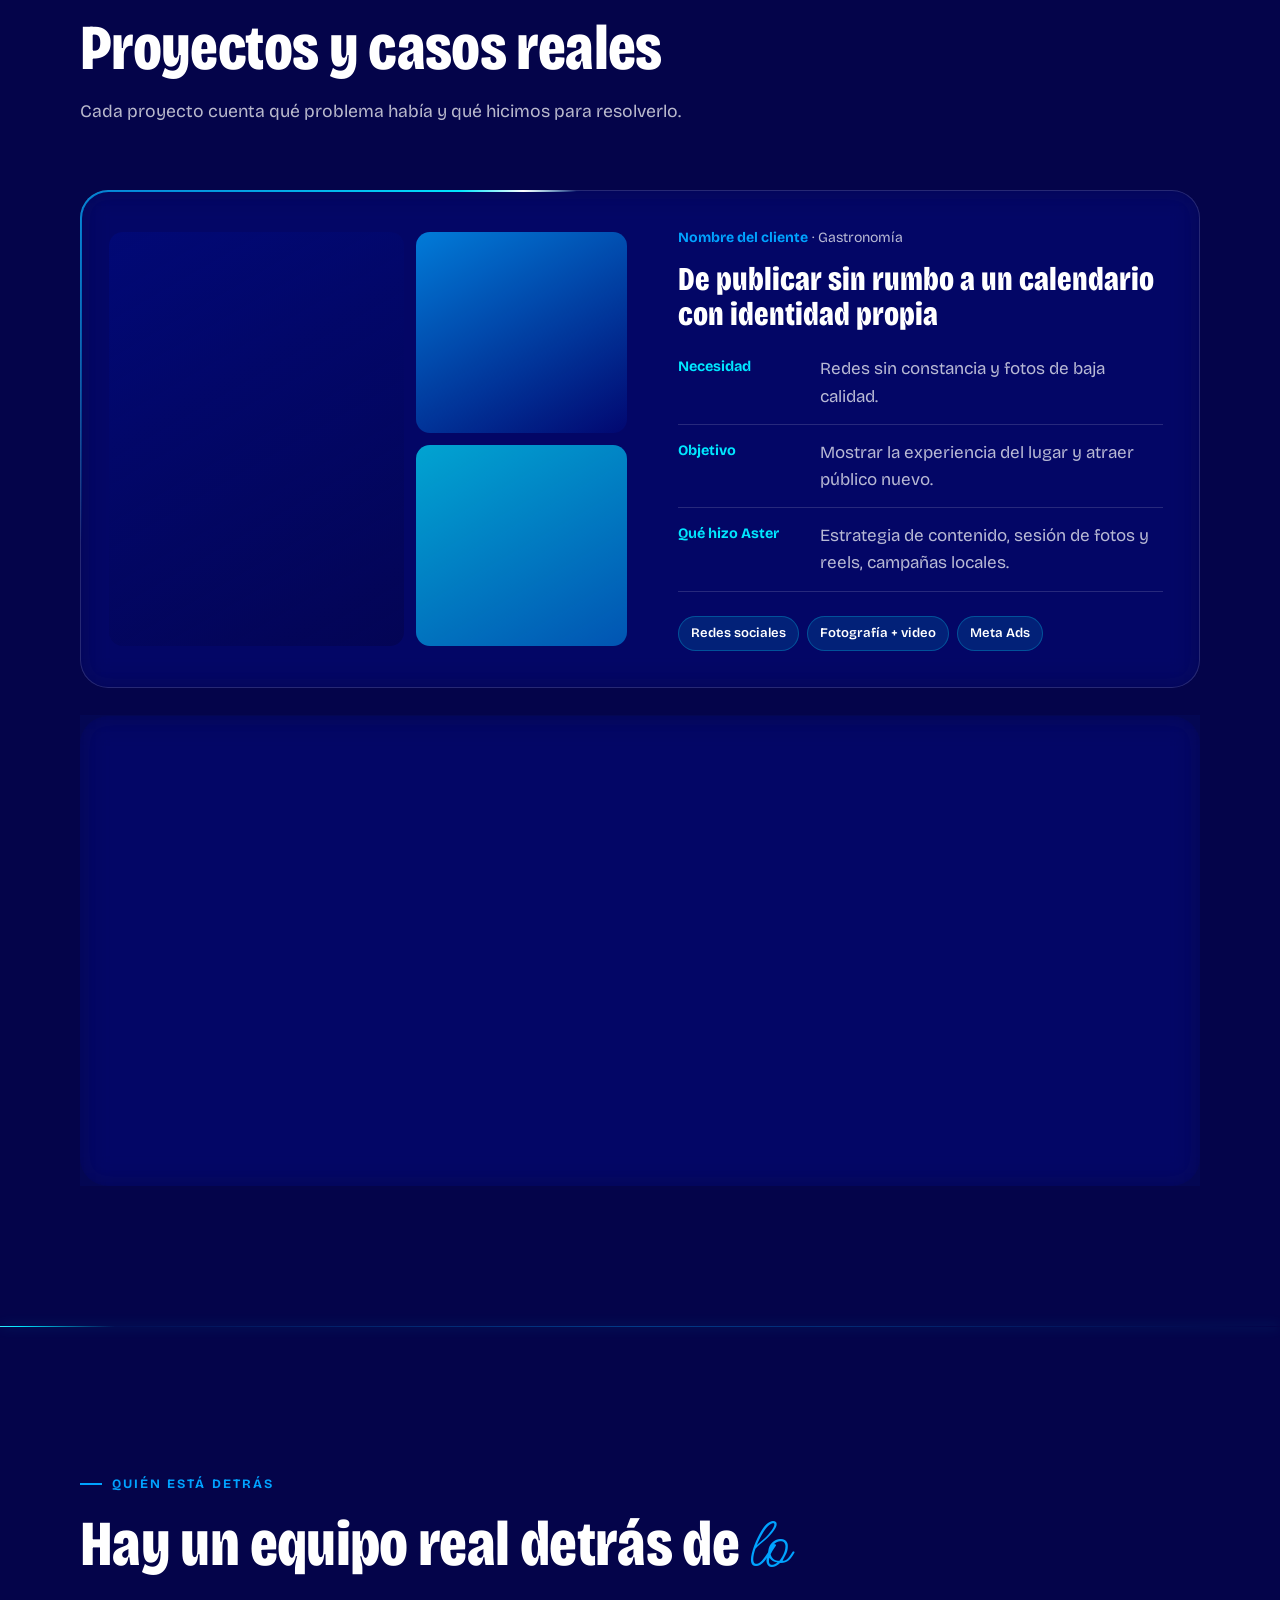
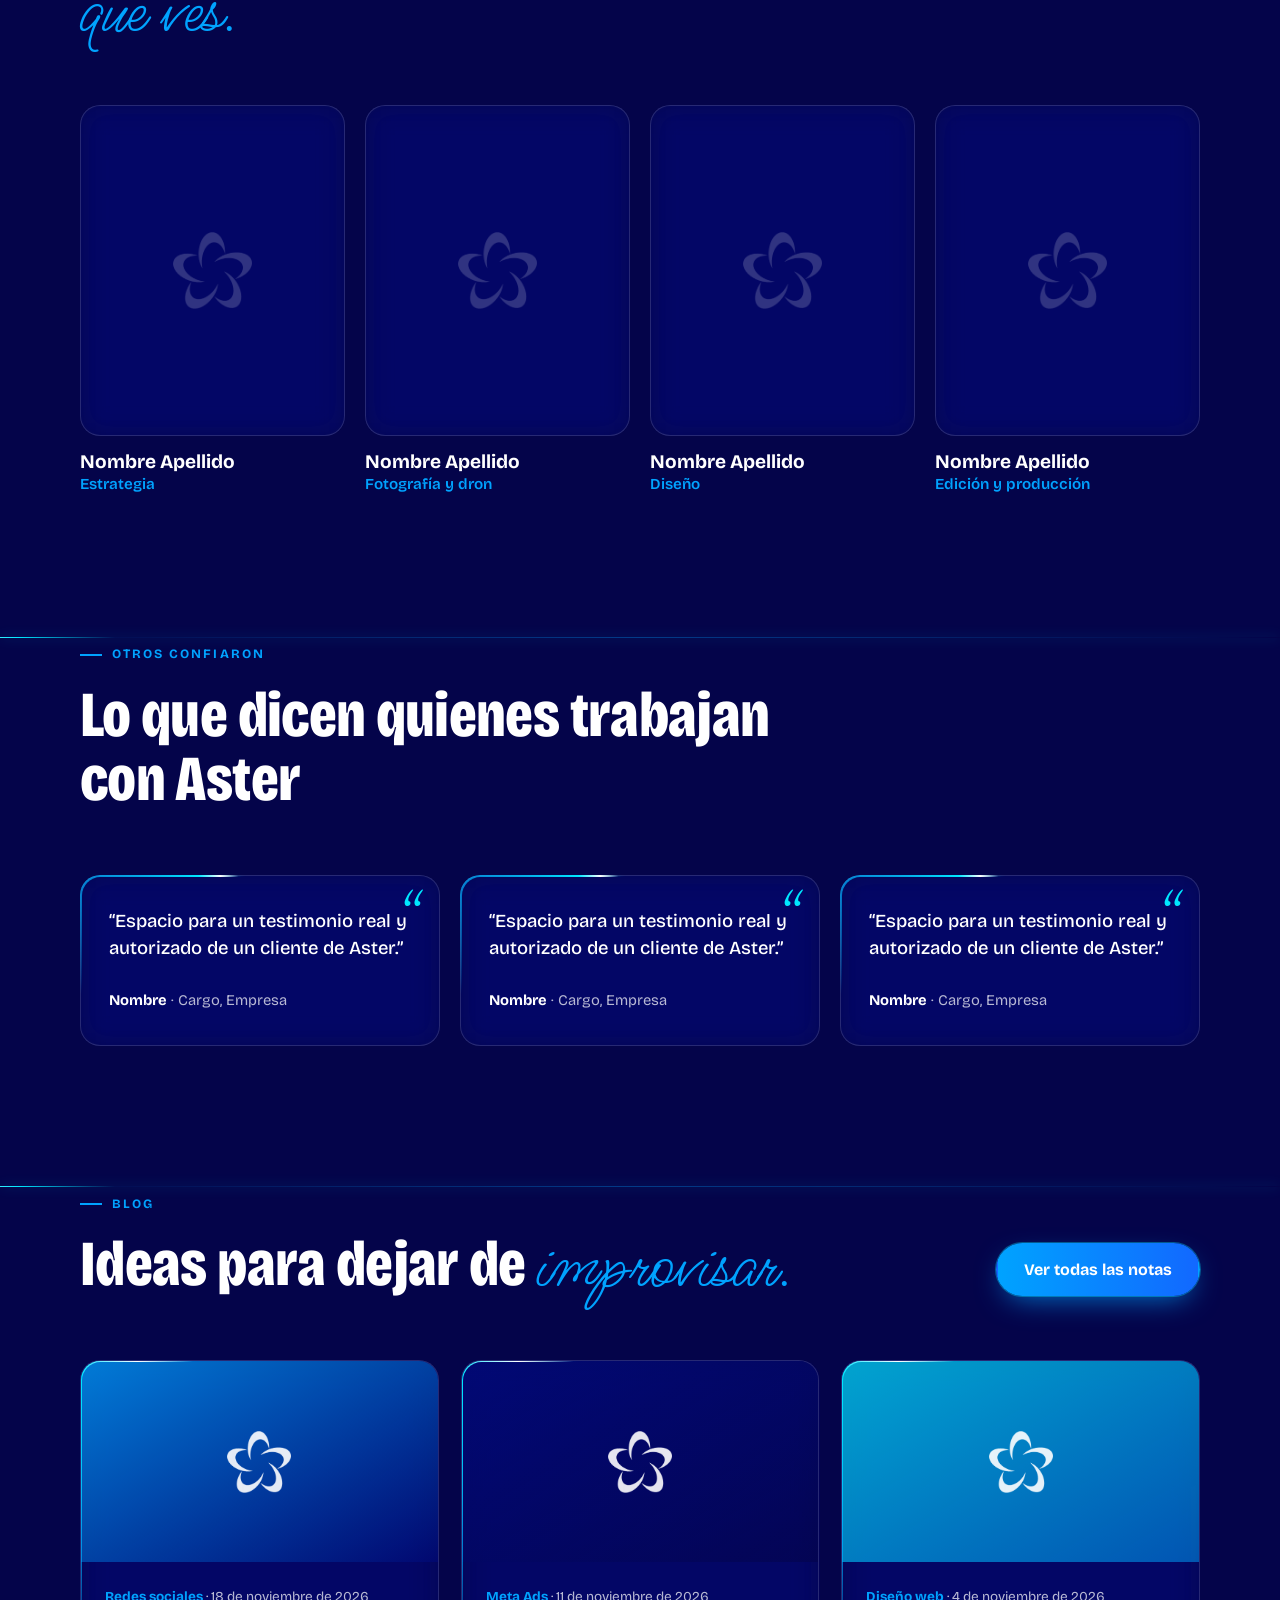
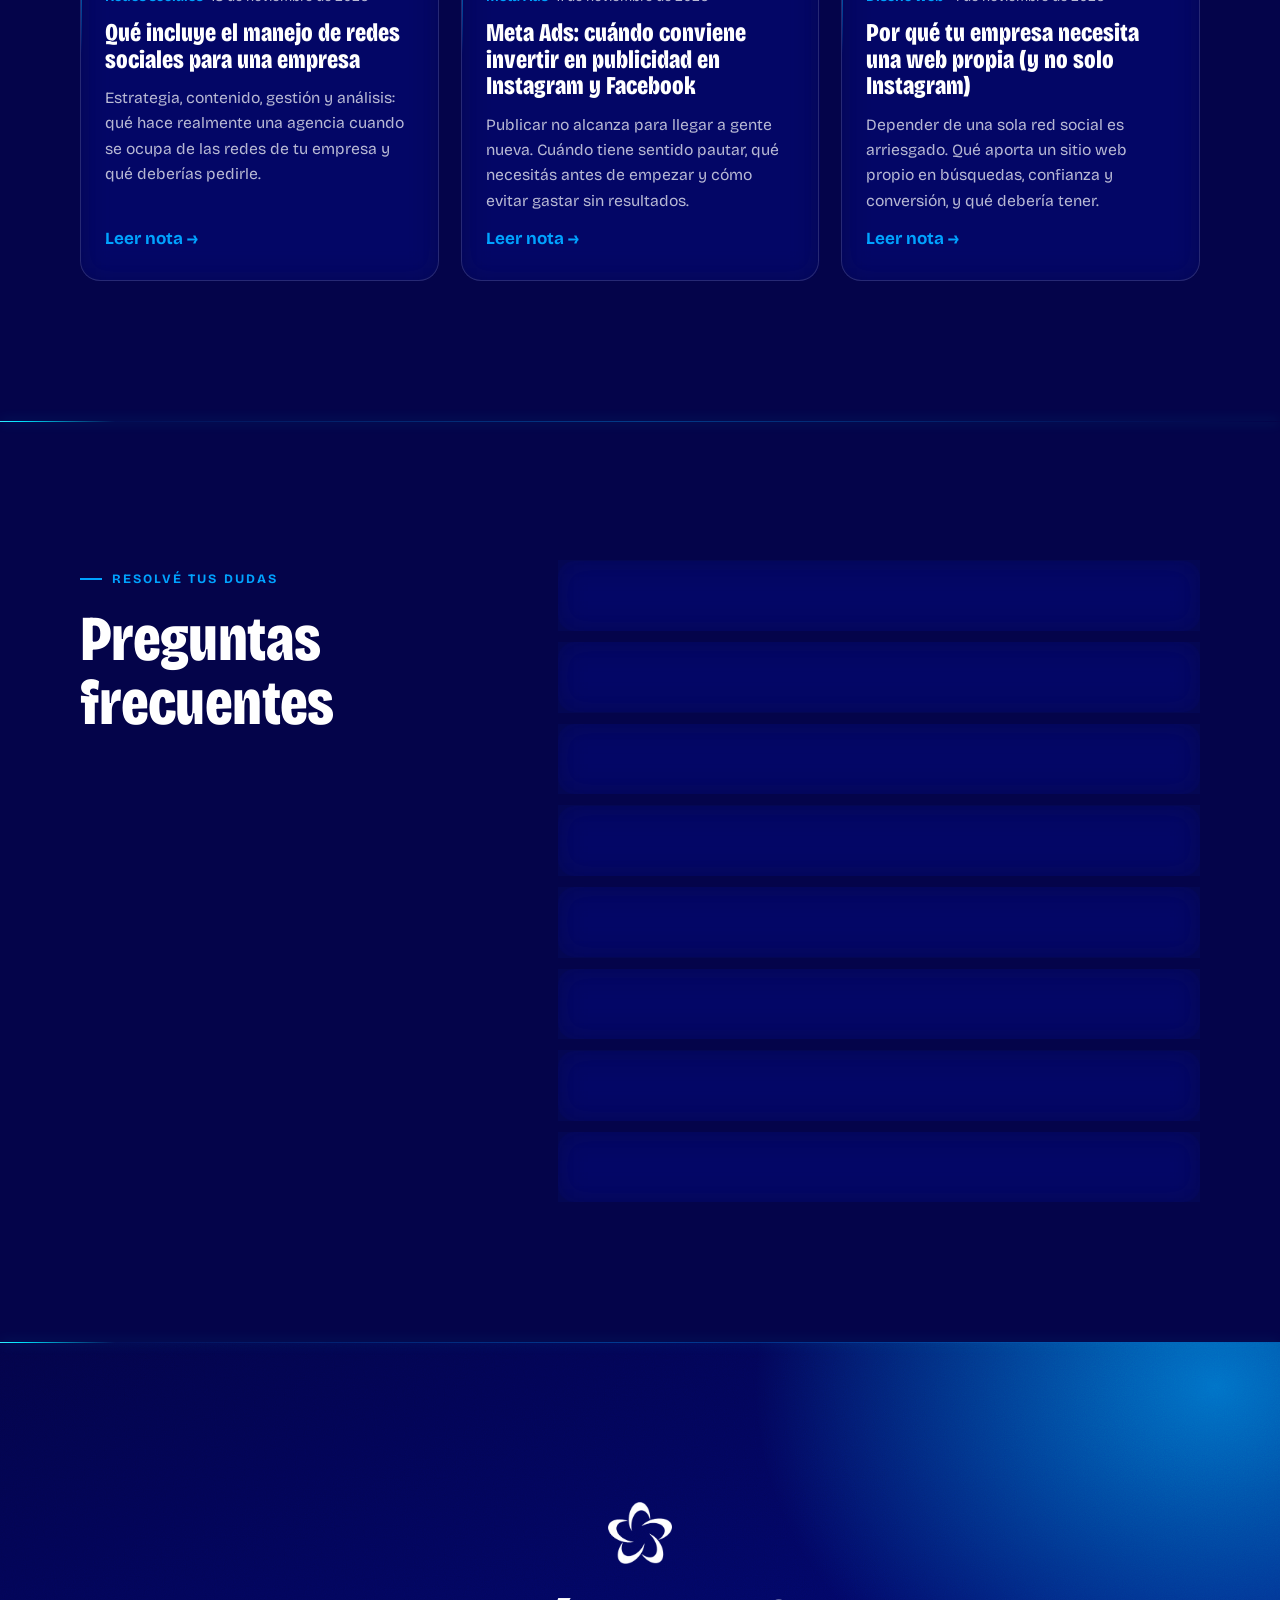
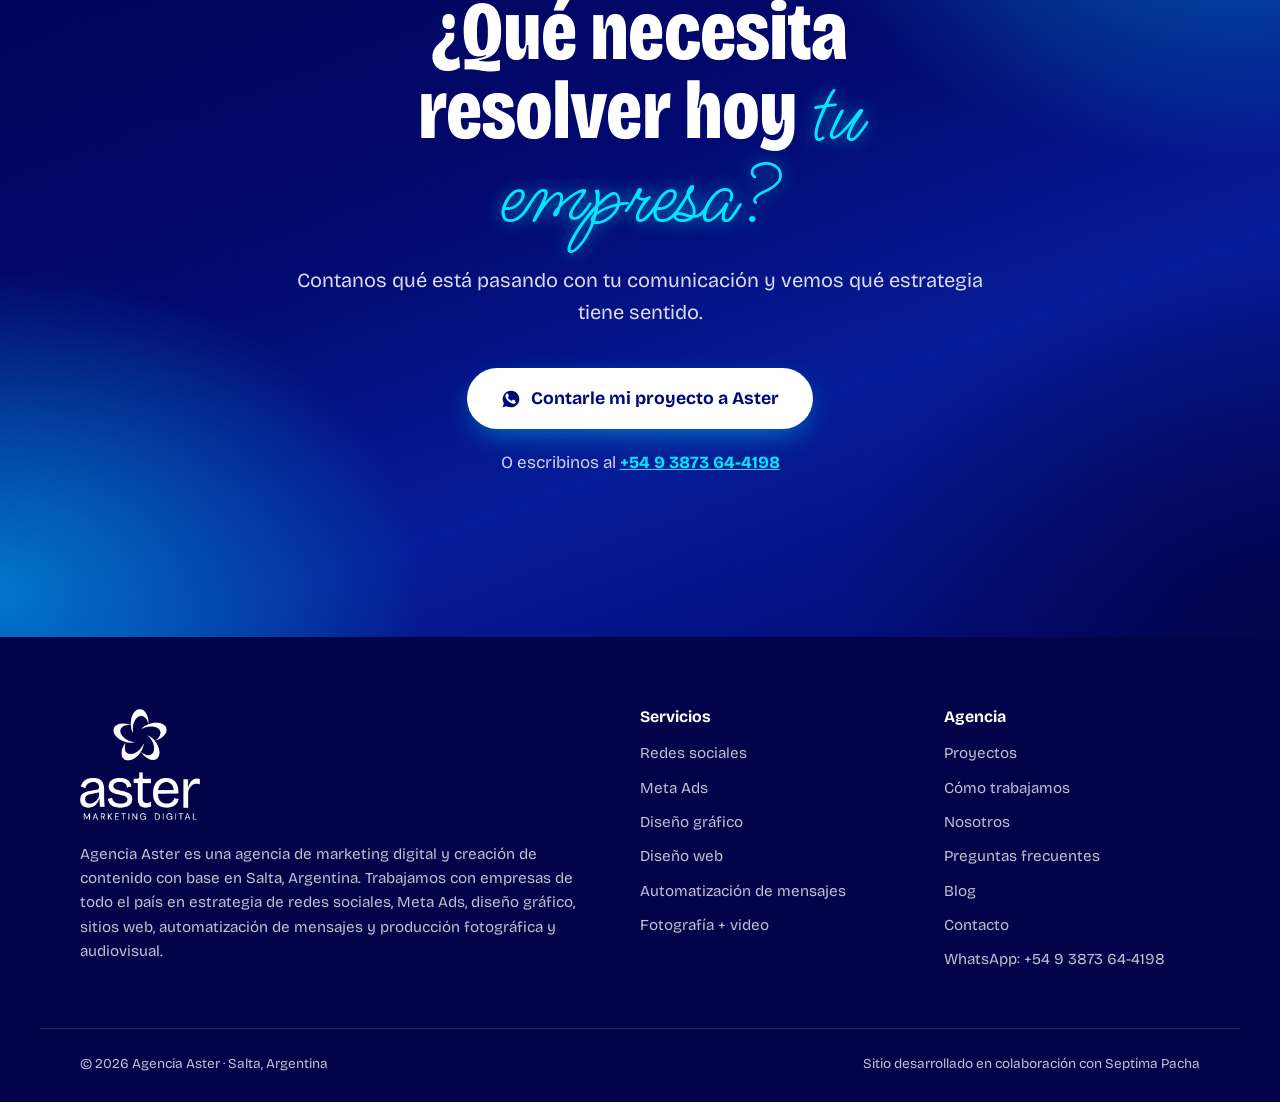
==== commit 3bc936fc: "Tema producción: fondo fijo con dron y equipo de grabación, recuadros transparentes, luces LED y ani" ====
--- a/index.html
+++ b/index.html
@@ -18,6 +18,7 @@
   <link rel="preconnect" href="https://fonts.gstatic.com" crossorigin>
   <link href="https://fonts.googleapis.com/css2?family=Bricolage+Grotesque:opsz,wdth,wght@12..96,75..100,300..800&family=Ms+Madi&display=swap" rel="stylesheet">
   <link rel="stylesheet" href="styles.css">
+  <link rel="stylesheet" href="theme-produccion.css">
 
   <!-- Datos estructurados (SEO / AEO / GEO) -->
   <script type="application/ld+json">
@@ -68,8 +69,39 @@
     <!-- 2. HERO -->
     <section class="hero" aria-labelledby="hero-title">
       <div class="hero__bg" aria-hidden="true"></div>
+      <svg class="hero-drone" viewBox="-220 -90 440 260" aria-hidden="true" fill="none" stroke-linecap="round" stroke-linejoin="round">
+        <defs>
+          <linearGradient id="dbody" x1="0" y1="0" x2="0" y2="1"><stop offset="0" stop-color="#1A2BD6"/><stop offset="1" stop-color="#04044A"/></linearGradient>
+          <linearGradient id="dbeam" x1="0" y1="0" x2="0" y2="1"><stop offset="0" stop-color="#00E7FF" stop-opacity=".7"/><stop offset="1" stop-color="#00E7FF" stop-opacity="0"/></linearGradient>
+        </defs>
+        <path class="beam" d="M-10 90 L-90 170 H90 L10 90 Z" fill="url(#dbeam)"/>
+        <g stroke="#00E7FF" stroke-width="3">
+          <path d="M-40 -2 L-150 -30 M40 -2 L150 -30" stroke-opacity=".6"/>
+          <path d="M-48 10 L-170 4 M48 10 L170 4"/>
+          <path d="M-150 -30 V-44 M150 -30 V-44 M-170 4 V-12 M170 4 V-12" />
+          <rect x="-180" y="4" width="20" height="12" rx="4" fill="#04044A"/>
+          <rect x="160" y="4" width="20" height="12" rx="4" fill="#04044A"/>
+        </g>
+        <g stroke="#FFFFFF" stroke-width="3" stroke-opacity=".85">
+          <ellipse class="prop" cx="-150" cy="-46" rx="58" ry="6" stroke-opacity=".45"/>
+          <ellipse class="prop" cx="150" cy="-46" rx="58" ry="6" stroke-opacity=".45"/>
+          <ellipse class="prop" cx="-170" cy="-14" rx="70" ry="8"/>
+          <ellipse class="prop" cx="170" cy="-14" rx="70" ry="8"/>
+        </g>
+        <rect x="-56" y="-20" width="112" height="50" rx="20" fill="url(#dbody)" stroke="#00E7FF" stroke-width="3"/>
+        <path d="M-30 -8 H30" stroke="#00A3FF" stroke-width="3"/>
+        <circle class="led-dot" cx="-40" cy="10" r="4" fill="#00E7FF"/>
+        <circle class="led-dot" cx="40" cy="10" r="4" fill="#FF3B5C"/>
+        <g stroke="#00E7FF" stroke-width="3">
+          <path d="M-36 30 L-62 78 M36 30 L62 78 M-78 78 H-46 M46 78 H78"/>
+          <path d="M0 30 V48"/>
+          <rect x="-24" y="48" width="48" height="36" rx="9" fill="#04044A"/>
+          <circle cx="0" cy="66" r="11"/>
+          <circle cx="0" cy="66" r="4" fill="#00E7FF"/>
+        </g>
+      </svg>
       <div class="container hero__inner">
-        <p class="eyebrow eyebrow--light">Agencia de marketing digital</p>
+        <p class="eyebrow eyebrow--light">Agencia de marketing digital <span class="rec">REC</span></p>
         <h1 id="hero-title" class="display">
           Marketing digital y contenido para empresas que quieren
           <span class="script">dejar de improvisar.</span>
@@ -496,5 +528,6 @@
   </a>
 
   <script src="main.js" defer></script>
+  <script src="fx.js" defer></script>
 </body>
 </html>
--- a/theme-produccion.css
+++ b/theme-produccion.css
@@ -0,0 +1,214 @@
+/* ==========================================================
+   Agencia Aster — Tema "Producción"
+   Fondo fijo con dron y equipo de grabación, recuadros
+   transparentes (vidrio) y luces LED animadas.
+   Se carga después de styles.css. Para volver al tema claro,
+   quitar este archivo y fx.js de los HTML.
+   ========================================================== */
+
+@property --led { syntax: "<angle>"; inherits: false; initial-value: 0deg; }
+
+:root {
+  --ink: #FFFFFF;
+  --muted: rgba(255, 255, 255, .72);
+  --line: rgba(255, 255, 255, .14);
+  --surface: rgba(255, 255, 255, .06);
+  --glass: rgba(10, 18, 110, .28);
+  --glass-strong: rgba(6, 10, 80, .55);
+  --glow: 0 0 6px var(--cyan), 0 0 18px rgba(0, 231, 255, .55);
+}
+
+body { background: var(--night); color: var(--ink); }
+
+/* ---------- Fondo fijo (equivalente a background-attachment: fixed, compatible con iOS) ---------- */
+.scene {
+  position: fixed; inset: 0; z-index: -2; pointer-events: none;
+  background: var(--night) url("assets/bg-produccion.svg") center / cover no-repeat;
+}
+.scene::after { /* velo para que el texto siempre se lea */
+  content: ""; position: absolute; inset: 0;
+  background: radial-gradient(120% 80% at 50% 40%, rgba(4,4,74,.15), rgba(4,4,74,.55));
+}
+.scene__orb {
+  position: absolute; width: 46vmax; height: 46vmax; border-radius: 50%; filter: blur(60px); opacity: .35;
+  background: radial-gradient(circle, var(--sky), transparent 65%);
+  animation: orb 22s ease-in-out infinite alternate;
+}
+.scene__orb--2 { right: -12vmax; bottom: -16vmax; background: radial-gradient(circle, var(--cyan), transparent 65%); opacity: .2; animation-duration: 28s; animation-direction: alternate-reverse; }
+.scene__orb--1 { left: -14vmax; top: -10vmax; }
+@keyframes orb { to { transform: translate(18vw, 22vh) scale(1.15); } }
+
+/* ---------- Secciones transparentes ---------- */
+.section, .services, .projects, .faq, .related, .trust, .ecosystem { background: transparent; position: relative; }
+.trust { border-bottom: 0; }
+.ecosystem::before { opacity: .6; }
+.hero__bg { opacity: .55; }
+.cta .hero__bg, .page-hero .hero__bg { opacity: .7; }
+.footer { background: rgba(4, 4, 74, .82); backdrop-filter: blur(10px); -webkit-backdrop-filter: blur(10px); position: relative; }
+
+/* ---------- Recuadros de vidrio transparentes ---------- */
+.pain, .service, .case, .quote, .post-card, .faq details, .post-cta, .flow li, .member__photo {
+  background: var(--glass);
+  border: 1px solid var(--line);
+  backdrop-filter: blur(14px) saturate(140%);
+  -webkit-backdrop-filter: blur(14px) saturate(140%);
+}
+.pain:hover, .service:hover, .post-card:hover, .quote:hover { background-color: rgba(20, 40, 160, .35); border-color: rgba(0, 231, 255, .4); }
+.service:hover, .post-card:hover { box-shadow: 0 0 0 1px rgba(0,231,255,.15), 0 24px 60px -20px rgba(0, 163, 255, .55); }
+.faq details[open] { border-color: rgba(0, 231, 255, .55); }
+.faq summary::after { background: rgba(255,255,255,.1); color: var(--white); }
+.faq details[open] summary::after { color: var(--night); }
+
+/* Textos que eran azul oscuro sobre blanco */
+.service__offer, .case__facts dt, .prose strong, .prose .lead { color: var(--cyan); }
+.tags li { background: rgba(0, 231, 255, .12); color: var(--white); border: 1px solid rgba(0,231,255,.25); }
+.marquee__track li { color: rgba(255, 255, 255, .38); }
+.step__n { background: rgba(4, 4, 74, .8); color: var(--white); border-color: var(--cyan); box-shadow: var(--glow); }
+.step:last-child .step__n { background: var(--sky); border-color: var(--cyan); }
+.member__photo { background: var(--glass); }
+.member__photo::after { background-image: url("assets/isotipo-white.png"); opacity: .18; }
+.ph--a { background: linear-gradient(150deg, rgba(1,9,120,.85), rgba(4,4,74,.6)); }
+.ph--b { background: linear-gradient(150deg, rgba(0,163,255,.75), rgba(1,9,120,.6)); }
+.ph--c { background: linear-gradient(150deg, rgba(0,231,255,.7), rgba(0,163,255,.5)); }
+
+/* Botones */
+.btn--primary { background: linear-gradient(90deg, var(--sky), #1268FF); color: var(--white); box-shadow: 0 0 0 1px rgba(0,231,255,.35), 0 10px 30px -10px rgba(0,163,255,.8); }
+.btn--primary:hover { background: var(--cyan); color: var(--night); }
+.btn--light, .btn--primary { position: relative; overflow: hidden; }
+.btn--light::after, .btn--primary::after { /* destello que recorre el botón */
+  content: ""; position: absolute; top: 0; bottom: 0; width: 40%; left: -60%;
+  background: linear-gradient(100deg, transparent, rgba(255,255,255,.6), transparent);
+  transform: skewX(-20deg); animation: shine 4.5s ease-in-out infinite;
+}
+@keyframes shine { 0%, 60% { left: -60%; } 100% { left: 130%; } }
+
+/* Header siempre oscuro */
+.header.is-scrolled, .header.menu-open { background: rgba(4, 4, 74, .72); color: var(--white); box-shadow: 0 1px 0 rgba(0,231,255,.25); backdrop-filter: blur(14px); -webkit-backdrop-filter: blur(14px); }
+.header.is-scrolled .brand__mark--dark, .header.is-scrolled .brand__word--dark,
+.header.menu-open .brand__mark--dark, .header.menu-open .brand__word--dark { display: none; }
+.header.is-scrolled .brand__mark--light, .header.is-scrolled .brand__word--light,
+.header.menu-open .brand__mark--light, .header.menu-open .brand__word--light { display: block; }
+.header.is-scrolled .nav__cta { background: var(--white); color: var(--blue); }
+@media (max-width: 900px) {
+  .nav { background: rgba(4, 4, 74, .94); color: var(--white); backdrop-filter: blur(14px); -webkit-backdrop-filter: blur(14px); }
+}
+
+/* ---------- LED: borde de luz que recorre cada recuadro ---------- */
+.pain, .service, .case, .quote, .post-card, .faq details, .post-cta { position: relative; }
+.pain::before, .service::before, .case::before, .quote::after, .post-card::before, .faq details::before, .post-cta::before {
+  content: ""; position: absolute; inset: -1px; border-radius: inherit; padding: 1.5px; pointer-events: none; z-index: 1;
+  background: conic-gradient(from var(--led), transparent 0 72%, rgba(0,163,255,.6) 82%, var(--cyan) 90%, #FFFFFF 93%, transparent 96%);
+  -webkit-mask: linear-gradient(#000 0 0) content-box, linear-gradient(#000 0 0);
+  -webkit-mask-composite: xor; mask-composite: exclude;
+  filter: drop-shadow(0 0 4px var(--cyan));
+  animation: led-spin 6s linear infinite;
+}
+.pain:nth-child(2n)::before, .service:nth-child(2n)::before, .post-card:nth-child(2n)::before { animation-delay: -2s; }
+.pain:nth-child(3n)::before, .service:nth-child(3n)::before, .post-card:nth-child(3n)::before { animation-delay: -4s; }
+.faq details:nth-child(2n)::before { animation-delay: -3s; }
+@keyframes led-spin { to { --led: 360deg; } }
+
+/* Luz que sigue al cursor dentro de cada recuadro */
+.pain, .service, .post-card, .quote { background-image: radial-gradient(260px circle at var(--mx, -300px) var(--my, -300px), rgba(0, 231, 255, .16), transparent 60%); }
+
+/* ---------- LED: línea de luz que cruza cada sección ---------- */
+.section::after, .trust::after, .cta::after {
+  content: ""; position: absolute; left: 0; right: 0; top: 0; height: 1px; pointer-events: none;
+  background:
+    linear-gradient(90deg, transparent, var(--cyan), #FFFFFF, var(--cyan), transparent) -30% 0 / 30% 100% no-repeat,
+    linear-gradient(90deg, transparent, rgba(0,163,255,.35), transparent);
+  box-shadow: 0 0 12px rgba(0, 231, 255, .45);
+  animation: led-sweep 7s linear infinite;
+}
+.section:nth-of-type(2n)::after { animation-direction: reverse; animation-duration: 9s; }
+@keyframes led-sweep { from { background-position: -30% 0, 0 0; } to { background-position: 130% 0, 0 0; } }
+
+/* ---------- LED: rieles laterales y barra de progreso ---------- */
+.led-rail {
+  position: fixed; top: 0; bottom: 0; width: 2px; z-index: 40; pointer-events: none;
+  background: linear-gradient(180deg, transparent, rgba(0,163,255,.25) 15%, rgba(0,163,255,.25) 85%, transparent);
+}
+.led-rail--l { left: 10px; }
+.led-rail--r { right: 10px; }
+.led-rail--r::before, .led-rail--r::after {
+  content: ""; position: absolute; left: -1px; width: 4px; height: 120px; border-radius: 4px;
+  background: linear-gradient(180deg, transparent, var(--cyan), #FFFFFF);
+  box-shadow: var(--glow); animation: rail-run 5s linear infinite;
+}
+.led-rail--r::after { animation-delay: -2.5s; background: linear-gradient(180deg, transparent, var(--sky), var(--cyan)); }
+@keyframes rail-run { from { top: -140px; } to { top: 100%; } }
+.led-rail__runner { /* luz que baja según el scroll */
+  position: absolute; left: -4px; width: 10px; height: 10px; border-radius: 50%;
+  top: calc(var(--p, 0) * (100% - 10px));
+  background: #FFFFFF; box-shadow: 0 0 6px #fff, 0 0 14px var(--cyan), 0 0 30px var(--sky);
+}
+.led-rail__runner::before { /* estela */
+  content: ""; position: absolute; left: 4px; bottom: 8px; width: 2px; height: 90px;
+  background: linear-gradient(0deg, var(--cyan), transparent);
+}
+.scroll-led {
+  position: fixed; left: 0; top: 0; height: 3px; width: 100%; z-index: 70; pointer-events: none;
+  transform-origin: 0 50%; transform: scaleX(var(--p, 0));
+  background: linear-gradient(90deg, var(--sky), var(--cyan), #FFFFFF);
+  box-shadow: 0 0 8px var(--cyan), 0 0 20px rgba(0,231,255,.6);
+}
+
+/* ---------- Hero: dron animado y animaciones de entrada ---------- */
+.hero { overflow: hidden; }
+.hero-drone {
+  position: absolute; right: max(2vw, calc((100vw - 1200px) / 2 - 40px)); top: 22%;
+  width: min(31vw, 440px); z-index: 0; pointer-events: none;
+  animation: drone-float 6s ease-in-out infinite;
+  filter: drop-shadow(0 0 18px rgba(0, 231, 255, .45));
+}
+.hero-drone .prop { transform-box: fill-box; transform-origin: center; animation: prop-spin .18s linear infinite; }
+.hero-drone .prop:nth-of-type(2n) { animation-direction: reverse; }
+.hero-drone .beam { transform-box: fill-box; transform-origin: 50% 0; animation: beam 3s ease-in-out infinite; }
+.hero-drone .led-dot { animation: blink 1.2s steps(2, jump-none) infinite; }
+.hero-drone .led-dot:nth-of-type(2n) { animation-delay: .6s; }
+@keyframes drone-float {
+  0%, 100% { transform: translate(0, 0) rotate(-3deg); }
+  50% { transform: translate(-18px, -26px) rotate(2deg); }
+}
+@keyframes prop-spin { 0% { transform: scaleX(1); } 50% { transform: scaleX(.15); } 100% { transform: scaleX(1); } }
+@keyframes beam { 0%, 100% { opacity: .25; transform: scaleY(.9); } 50% { opacity: .55; transform: scaleY(1.05); } }
+@keyframes blink { 0% { opacity: 1; } 100% { opacity: .15; } }
+.hero__inner { position: relative; z-index: 1; }
+@media (min-width: 901px) { .hero h1 { max-width: 13ch; font-size: clamp(2.8rem, 5.6vw, 5.3rem); } }
+
+.rec {
+  display: inline-flex; align-items: center; gap: 8px; margin-left: 14px; padding: 4px 10px; border-radius: 999px;
+  font-family: ui-monospace, Menlo, Consolas, monospace; font-size: .72rem; letter-spacing: .12em; color: var(--white);
+  border: 1px solid rgba(255,255,255,.25); background: rgba(4,4,74,.4); vertical-align: middle;
+}
+.rec::before { content: ""; width: 8px; height: 8px; border-radius: 50%; background: #FF3B5C; box-shadow: 0 0 8px #FF3B5C; animation: blink 1s steps(2, jump-none) infinite; }
+
+.hero__inner > *, .page-hero .container > * { animation: rise .9s cubic-bezier(.2,.7,.2,1) both; }
+.hero__inner > :nth-child(2), .page-hero .container > :nth-child(2) { animation-delay: .12s; }
+.hero__inner > :nth-child(3), .page-hero .container > :nth-child(3) { animation-delay: .24s; }
+.hero__inner > :nth-child(4), .page-hero .container > :nth-child(4) { animation-delay: .36s; }
+.hero__inner > :nth-child(5) { animation-delay: .48s; }
+@keyframes rise { from { opacity: 0; transform: translateY(28px); filter: blur(6px); } to { opacity: 1; transform: none; filter: none; } }
+
+.hero .script, .cta .script { text-shadow: 0 0 18px rgba(0, 231, 255, .6); }
+.display .script { animation: neon 4s ease-in-out infinite; }
+@keyframes neon { 0%, 100% { text-shadow: 0 0 10px rgba(0,231,255,.45); } 50% { text-shadow: 0 0 22px rgba(0,231,255,.9), 0 0 40px rgba(0,163,255,.5); } }
+
+/* Entrada de recuadros con un poco más de movimiento */
+.reveal { transform: translateY(34px) scale(.97); }
+.reveal.is-visible { transform: none; }
+
+/* Botón de WhatsApp con pulso LED */
+.wa-float { box-shadow: 0 0 0 0 rgba(0,231,255,.6), 0 12px 30px -8px rgba(0,163,255,.8); animation: wa-pulse 2.4s ease-out infinite; }
+@keyframes wa-pulse { 0% { box-shadow: 0 0 0 0 rgba(0,231,255,.55), 0 12px 30px -8px rgba(0,163,255,.8); } 100% { box-shadow: 0 0 0 22px rgba(0,231,255,0), 0 12px 30px -8px rgba(0,163,255,.8); } }
+
+@media (max-width: 900px) {
+  .hero-drone { width: 70vw; right: -16vw; top: auto; bottom: 6%; opacity: .35; }
+  .led-rail { display: none; }
+}
+@media (max-width: 600px) { .rec { display: none; } }
+
+@media (prefers-reduced-motion: reduce) {
+  *, *::before, *::after { animation: none !important; }
+  .scroll-led, .led-rail__runner { display: none; }
+}
